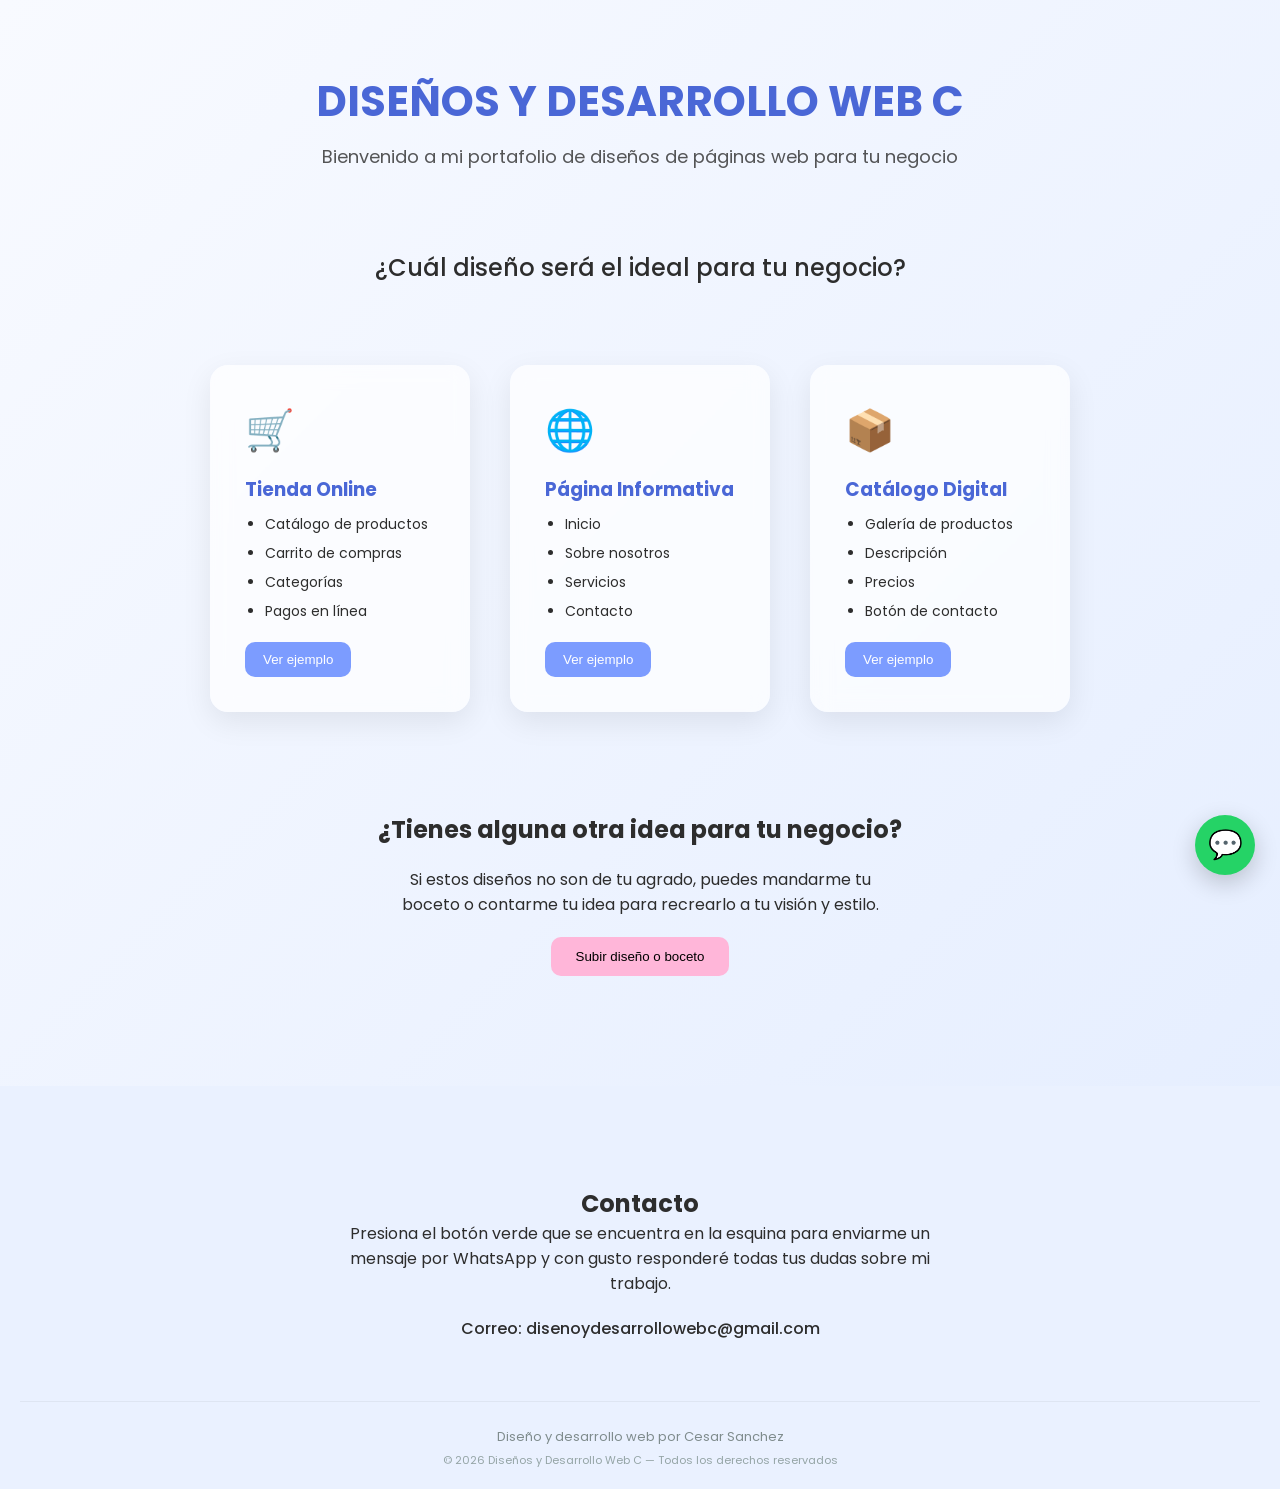
==== index.html @ 5201165e "Actualización 0.2.4.2" ====
<!DOCTYPE html>
<html lang="es">
<head>
<meta charset="UTF-8">
<meta name="viewport" content="width=device-width, initial-scale=1.0">

<title> Web C | Diseños y Desarrollo Web C</title>

<meta name="description" content="WEB C - Diseños y desarrollo de páginas web modernas para negocios. Tiendas online, páginas informativas y catálogos digitales.">
<meta name="author" content="Cesar Sanchez">
<meta name="copyright" content="Diseños y Desarrollo Web C 2026">

<link rel="stylesheet" href="style.css">
<link href="https://fonts.googleapis.com/css2?family=Poppins:wght@300;400;500;600&display=swap" rel="stylesheet">
</head>

<body>

<header class="encabezado">
<h1>DISEÑOS Y DESARROLLO WEB C</h1>
<p class="subtitulo">Bienvenido a mi portafolio de diseños de páginas web para tu negocio</p>
</header>

<main>

<section class="pregunta">
<h2>¿Cuál diseño será el ideal para tu negocio?</h2>
</section>

<section class="contenedor-opciones">

<article class="tarjeta">
<div class="icono">🛒</div>
<h3>Tienda Online</h3>
<ol>
<li>Catálogo de productos</li>
<li>Carrito de compras</li>
<li>Categorías</li>
<li>Pagos en línea</li>
</ol>
<button class="btn">Ver ejemplo</button>
</article>

<article class="tarjeta">
<div class="icono">🌐</div>
<h3>Página Informativa</h3>
<ol>
<li>Inicio</li>
<li>Sobre nosotros</li>
<li>Servicios</li>
<li>Contacto</li>
</ol>
<button class="btn">Ver ejemplo</button>
</article>

<article class="tarjeta">
<div class="icono">📦</div>
<h3>Catálogo Digital</h3>
<ol>
<li>Galería de productos</li>
<li>Descripción</li>
<li>Precios</li>
<li>Botón de contacto</li>
</ol>
<button class="btn">Ver ejemplo</button>
</article>

</section>

<section class="personalizado">
<h2>¿Tienes alguna otra idea para tu negocio?</h2>
<p>
Si estos diseños no son de tu agrado, puedes mandarme tu boceto o contarme tu idea
para recrearlo a tu visión y estilo.
</p>

<button class="btn-subir" id="abrirModal">
Subir diseño o boceto
</button>
</section>

</main>

<footer class="footer-contacto">
<h2>Contacto</h2>

<p class="instrucciones">
Presiona el botón verde que se encuentra en la esquina para enviarme un mensaje por WhatsApp y con
gusto responderé todas tus dudas sobre mi trabajo.
</p>

<p class="correo">
Correo: disenoydesarrollowebc@gmail.com
</p>

<div class="footer-legal">
<p class="firma">Diseño y desarrollo web por Cesar Sanchez</p>
<p class="copyright">© 2026 Diseños y Desarrollo Web C — Todos los derechos reservados</p>
</div>

</footer>


<!-- MODAL FORMULARIO -->

<div id="modalFormulario" class="modal">

<div class="modal-contenido">

<span class="cerrar">&times;</span>

<h3>Envíame tu idea</h3>

<form class="formulario-boceto">

<label class="subir-archivo">
Seleccionar boceto o archivo
<input type="file" accept=".png,.jpg,.jpeg,.pdf" required>
</label>

<input type="text" placeholder="Tu nombre" required>

<input type="email" placeholder="Tu correo electrónico" required>

<textarea placeholder="Describe tu idea o proyecto..." required></textarea>

<button class="btn-subir">Enviar idea</button>

</form>

</div>

</div>


<!-- BOTON WHATSAPP -->

<a href="https://wa.me/525630017651?text=Hola,%20vi%20tu%20portafolio%20y%20me%20interesa%20una%20página%20web%20para%20mi%20negocio"
class="whatsapp"
target="_blank">
💬
</a>

<script src="script.js"></script>

</body>
</html>
---- style.css ----
:root {
    --pastel1: #f6f9ff;
    --pastel2: #eaf1ff;
    --pastel3: #dce8ff;
    --pastel4: #cfdfff;
    --acento: #7c9cff;
    --texto: #2d2d2d;
}

* {
    margin: 0;
    padding: 0;
    box-sizing: border-box;
}

body {
    font-family: 'Poppins', sans-serif;
    background: linear-gradient(-45deg, #f6f9ff, #eaf1ff, #dce8ff, #f8faff);
    background-size: 400% 400%;
    animation: fondo 15s ease infinite;
    color: var(--texto);
}

/* ENCABEZADO */
.encabezado {
    text-align: center;
    padding: 70px 20px;
    animation: fadeDown 1s ease;
}

.encabezado h1 {
    font-size: 42px;
    color: #4a67d6;
}

.subtitulo {
    margin-top: 10px;
    font-size: 18px;
    opacity: .8;
}

/* PREGUNTA */
.pregunta {
    text-align: center;
    margin-top: 10px;
    margin-bottom: 40px;
}

.pregunta h2 {
    font-weight: 500;
}

/* TARJETAS */
.contenedor-opciones {
    display: flex;
    justify-content: center;
    flex-wrap: wrap;
    gap: 40px;
    padding: 40px;
}

.tarjeta {
    backdrop-filter: blur(10px);
    background: rgba(255, 255, 255, 0.7);
    padding: 35px;
    width: 260px;
    border-radius: 18px;
    box-shadow: 0 10px 30px rgba(0, 0, 0, 0.08);
    transition: .4s;
    animation: fadeUp 1s ease;
}

.tarjeta:hover {
    transform: translateY(-10px) scale(1.02);
    box-shadow: 0 20px 40px rgba(0, 0, 0, 0.15);
}

.icono {
    font-size: 40px;
    margin-bottom: 15px;
}

.tarjeta h3 {
    margin-bottom: 10px;
    color: #4a67d6;
}

.tarjeta ol{
    list-style: disc;
    margin-bottom:20px;
    padding-left:20px;
    text-align:left;
}

.tarjeta li{
    margin-bottom:8px;
    font-size:14px;
}

/* BOTONES */
.btn {
    background: var(--acento);
    color: white;
    border: none;
    padding: 10px 18px;
    border-radius: 10px;
    cursor: pointer;
    transition: .3s;
}

.btn:hover {
    transform: scale(1.07);
    background: #5f83ff;
}

/* SECCION PERSONALIZADA */
.personalizado {
    text-align: center;
    padding: 60px 20px;
}

.personalizado p {
    max-width: 500px;
    margin: 20px auto;
}

.btn-subir {
    background: #ffb6d9;
    border: none;
    padding: 12px 25px;
    border-radius: 10px;
    cursor: pointer;
    transition: .3s;
}

.btn-subir:hover {
    transform: scale(1.08);
}

/* FOOTER CON AJUSTE DE ESPACIO */
.footer-contacto {
    background: #eaf1ff;
    text-align: center;
    /* Aumentamos padding-top a 100px para la separación que querías */
    padding: 100px 20px 20px 20px; 
    margin-top: 50px;
}

.footer-contacto .instrucciones {
    max-width: 600px;
    margin: 0 auto 20px auto;
}

.footer-contacto .correo {
    font-weight: 500;
}

.footer-legal {
    margin-top: 60px; /* Más espacio antes de la línea de derechos */
    border-top: 1px solid rgba(0,0,0,0.05);
    padding-top: 25px;
}

.footer-legal .firma {
    font-size: 13px;
    color: #7f8c8d;
}

.footer-legal .copyright {
    font-size: 11px;
    color: #95a5a6;
    margin-top: 5px;
}

/* WHATSAPP */
.whatsapp {
    position: fixed;
    bottom: 25px;
    right: 25px;
    background: #25D366;
    color: white;
    font-size: 28px;
    width: 60px;
    height: 60px;
    display: flex;
    align-items: center;
    justify-content: center;
    border-radius: 50%;
    text-decoration: none;
    box-shadow: 0 8px 25px rgba(0, 0, 0, 0.2);
    transition: .3s;
    z-index: 1000;
}

.whatsapp:hover {
    transform: scale(1.1);
}

/* ANIMACIONES */
@keyframes fondo {
    0% { background-position: 0% 50%; }
    50% { background-position: 100% 50%; }
    100% { background-position: 0% 50%; }
}

@keyframes fadeUp {
    from { opacity: 0; transform: translateY(30px); }
    to { opacity: 1; transform: translateY(0); }
}

@keyframes fadeDown {
    from { opacity: 0; transform: translateY(-30px); }
    to { opacity: 1; transform: translateY(0); }
}

/* RESPONSIVE */
@media (max-width: 768px) {
    .contenedor-opciones {
        flex-direction: column;
        align-items: center;
    }

    .encabezado h1 {
        font-size: 32px;
    }

    .footer-contacto {
        padding-top: 80px;
        padding-bottom: 140px; /* Más espacio en móvil por el botón flotante */
    }
}
/* ========================= */
/* MODAL FORMULARIO */
/* ========================= */

.modal{
position:fixed;
top:0;
left:0;
width:100%;
height:100%;
background:rgba(0,0,0,0.45);
display:none;
align-items:center;
justify-content:center;
z-index:2000;
animation:fadeModal .3s ease;
}

.modal-contenido{
background:white;
padding:35px;
border-radius:15px;
width:90%;
max-width:500px;
box-shadow:0 20px 50px rgba(0,0,0,0.2);
animation:modalEntrada .4s ease;
}

.modal-contenido h3{
text-align:center;
margin-bottom:20px;
color:#4a67d6;
}

/* BOTON CERRAR */

.cerrar{
position:absolute;
font-size:26px;
cursor:pointer;
right:20px;
top:15px;
}

/* FORMULARIO */

.formulario-boceto{
display:flex;
flex-direction:column;
gap:15px;
}

.formulario-boceto input,
.formulario-boceto textarea{
padding:12px;
border-radius:10px;
border:1px solid rgba(0,0,0,0.1);
font-family:'Poppins',sans-serif;
}

.formulario-boceto textarea{
resize:none;
height:90px;
}

/* BOTON SUBIR ARCHIVO */

.subir-archivo{
background:#eaf1ff;
padding:12px;
border-radius:10px;
cursor:pointer;
font-size:14px;
text-align:center;
}

.subir-archivo input{
margin-top:8px;
}

/* ANIMACIONES MODAL */

@keyframes modalEntrada{
from{
opacity:0;
transform:translateY(-40px) scale(.95);
}
to{
opacity:1;
transform:translateY(0) scale(1);
}
}

@keyframes fadeModal{
from{opacity:0;}
to{opacity:1;}
}
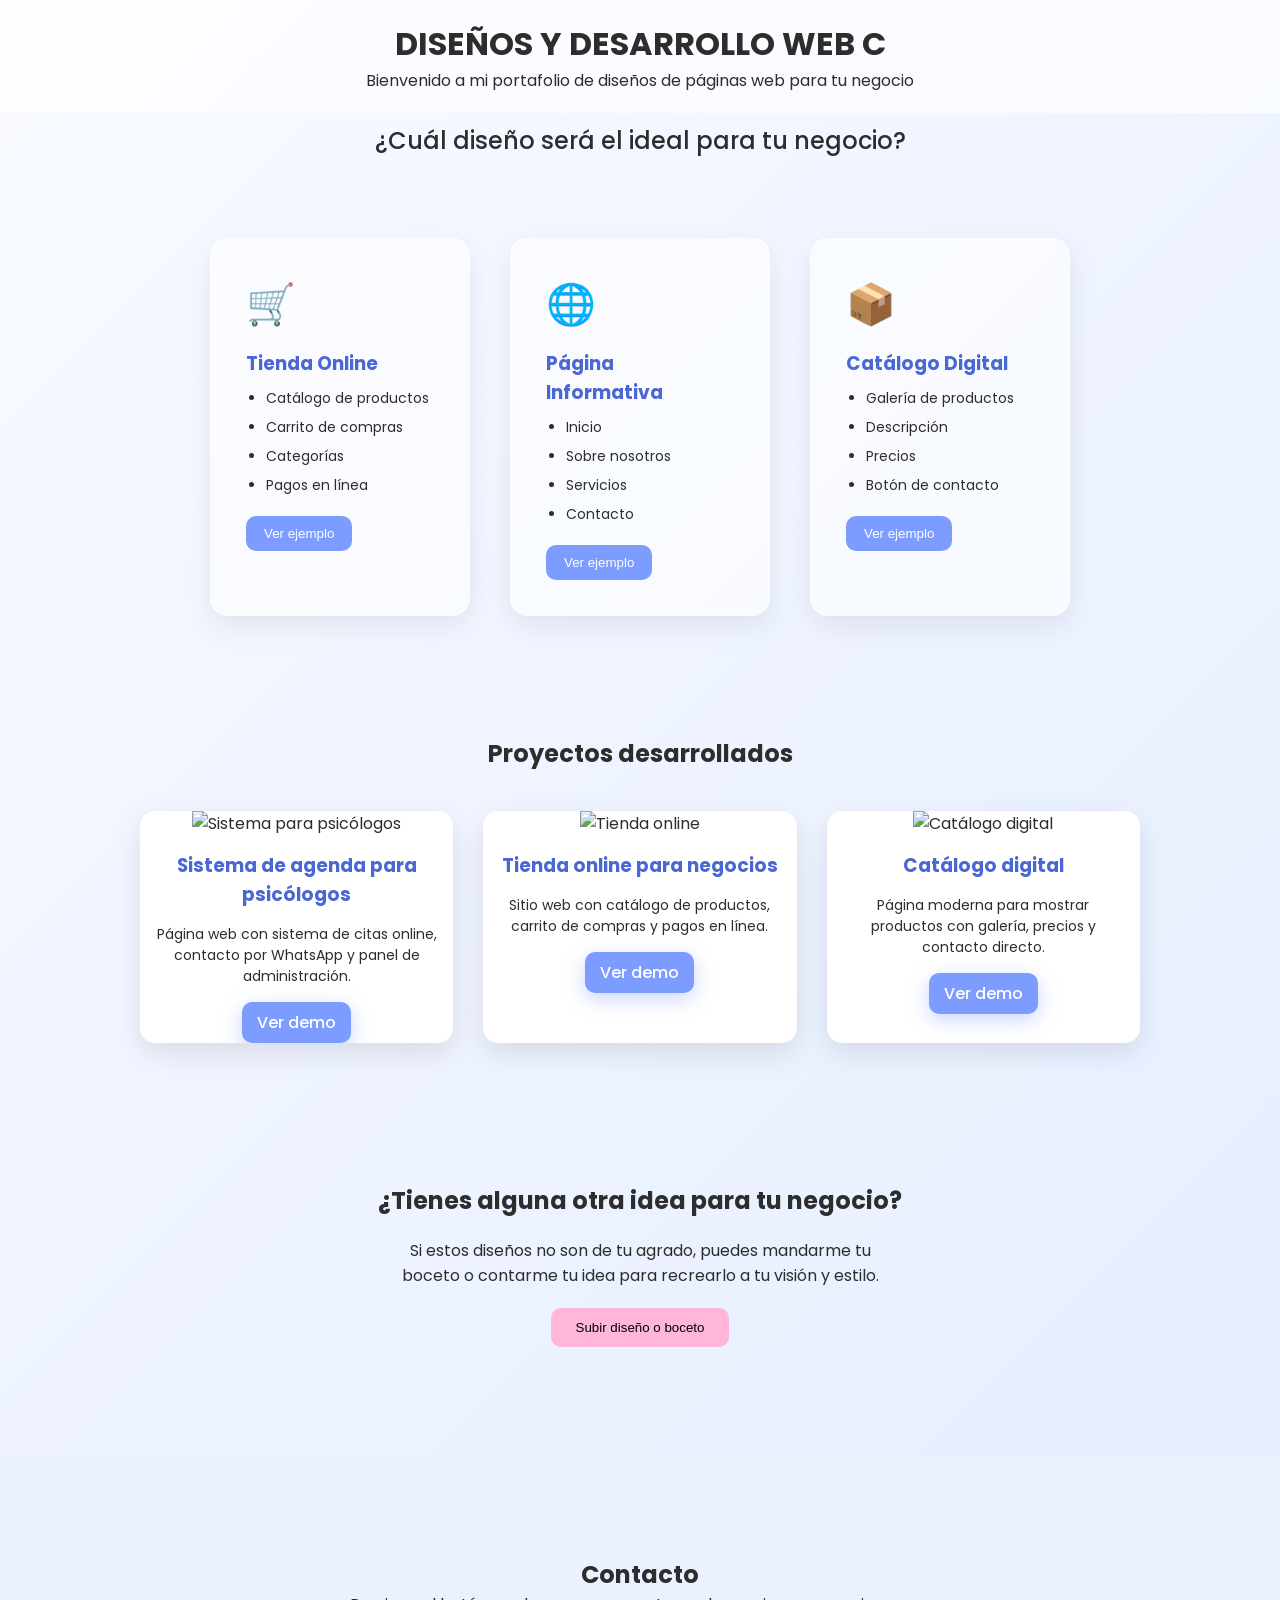
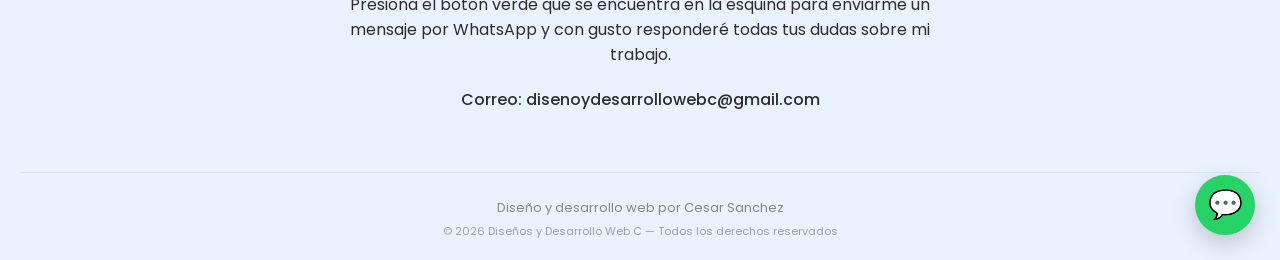
==== commit 3e315af0: "Add files via upload Actualización 0.3.1" ====
--- a/index.html
+++ b/index.html
@@ -67,6 +67,63 @@
 
 </section>
 
+<section class="portafolio">
+
+<h2>Proyectos desarrollados</h2>
+
+<div class="grid-proyectos">
+
+<div class="proyecto">
+
+<img src="img/psicologo.jpg" alt="Sistema para psicólogos">
+
+<h3>Sistema de agenda para psicólogos</h3>
+
+<p>
+Página web con sistema de citas online, contacto por WhatsApp
+y panel de administración.
+</p>
+
+<a href="demos/psicologo/index.html" class="btn-demo" target="_blank">Ver demo</a>
+
+</div>
+
+
+<div class="proyecto">
+
+<img src="img/tienda.jpg" alt="Tienda online">
+
+<h3>Tienda online para negocios</h3>
+
+<p>
+Sitio web con catálogo de productos, carrito de compras
+y pagos en línea.
+</p>
+
+<a href="#" class="btn-demo">Ver demo</a>
+
+</div>
+
+
+<div class="proyecto">
+
+<img src="img/catalogo.jpg" alt="Catálogo digital">
+
+<h3>Catálogo digital</h3>
+
+<p>
+Página moderna para mostrar productos con galería,
+precios y contacto directo.
+</p>
+
+<a href="#" class="btn-demo">Ver demo</a>
+
+</div>
+
+</div>
+
+</section>
+
 <section class="personalizado">
 <h2>¿Tienes alguna otra idea para tu negocio?</h2>
 <p>
@@ -111,18 +168,16 @@
 
 <h3>Envíame tu idea</h3>
 
-<form class="formulario-boceto">
+<form class="formulario-boceto" action="https://formspree.io/f/mjgarzje" method="POST">
 
 <label class="subir-archivo">
-Seleccionar boceto o archivo
-<input type="file" accept=".png,.jpg,.jpeg,.pdf" required>
+🖼️ Subir imagen de tu boceto o diseño
+<input type="file" name="archivo" accept="image/png,image/jpeg" required>
 </label>
 
-<input type="text" placeholder="Tu nombre" required>
-
-<input type="email" placeholder="Tu correo electrónico" required>
-
-<textarea placeholder="Describe tu idea o proyecto..." required></textarea>
+<input type="text" name="nombre" placeholder="Tu nombre" required>
+<input type="email" name="correo" placeholder="Tu correo electrónico" required>
+<textarea name="idea" placeholder="Describe tu idea o proyecto..." required></textarea>
 
 <button class="btn-subir">Enviar idea</button>
 
--- a/style.css
+++ b/style.css
@@ -1,237 +1,311 @@
-:root {
-    --pastel1: #f6f9ff;
-    --pastel2: #eaf1ff;
-    --pastel3: #dce8ff;
-    --pastel4: #cfdfff;
-    --acento: #7c9cff;
-    --texto: #2d2d2d;
-}
-
-* {
-    margin: 0;
-    padding: 0;
-    box-sizing: border-box;
-}
-
-body {
-    font-family: 'Poppins', sans-serif;
-    background: linear-gradient(-45deg, #f6f9ff, #eaf1ff, #dce8ff, #f8faff);
-    background-size: 400% 400%;
-    animation: fondo 15s ease infinite;
-    color: var(--texto);
+:root{
+--pastel1:#f6f9ff;
+--pastel2:#eaf1ff;
+--pastel3:#dce8ff;
+--pastel4:#cfdfff;
+--acento:#7c9cff;
+--texto:#2d2d2d;
+}
+
+*{
+margin:0;
+padding:0;
+box-sizing:border-box;
+}
+
+body{
+font-family:'Poppins',sans-serif;
+background:linear-gradient(-45deg,#f6f9ff,#eaf1ff,#dce8ff,#f8faff);
+background-size:400% 400%;
+color:var(--texto);
+
+opacity:0;
+transform:translateY(20px);
+
+animation:
+fondo 15s ease infinite,
+entradaPagina 1s ease forwards;
 }
 
 /* ENCABEZADO */
-.encabezado {
-    text-align: center;
-    padding: 70px 20px;
-    animation: fadeDown 1s ease;
-}
-
-.encabezado h1 {
-    font-size: 42px;
-    color: #4a67d6;
-}
-
-.subtitulo {
-    margin-top: 10px;
-    font-size: 18px;
-    opacity: .8;
+
+.encabezado{
+text-align:center;
+padding:20px;
+position:sticky;
+top:0;
+
+background:rgba(255,255,255,0.6);
+backdrop-filter:blur(10px);
+
+animation:fadeDown 1s ease,headerEntrada 1s ease;
+
+z-index:900;
 }
 
 /* PREGUNTA */
-.pregunta {
-    text-align: center;
-    margin-top: 10px;
-    margin-bottom: 40px;
-}
-
-.pregunta h2 {
-    font-weight: 500;
+
+.pregunta{
+text-align:center;
+margin-top:10px;
+margin-bottom:40px;
+}
+
+.pregunta h2{
+font-weight:500;
 }
 
 /* TARJETAS */
-.contenedor-opciones {
-    display: flex;
-    justify-content: center;
-    flex-wrap: wrap;
-    gap: 40px;
-    padding: 40px;
-}
-
-.tarjeta {
-    backdrop-filter: blur(10px);
-    background: rgba(255, 255, 255, 0.7);
-    padding: 35px;
-    width: 260px;
-    border-radius: 18px;
-    box-shadow: 0 10px 30px rgba(0, 0, 0, 0.08);
-    transition: .4s;
-    animation: fadeUp 1s ease;
-}
-
-.tarjeta:hover {
-    transform: translateY(-10px) scale(1.02);
-    box-shadow: 0 20px 40px rgba(0, 0, 0, 0.15);
-}
-
-.icono {
-    font-size: 40px;
-    margin-bottom: 15px;
-}
-
-.tarjeta h3 {
-    margin-bottom: 10px;
-    color: #4a67d6;
+
+.contenedor-opciones{
+display:flex;
+justify-content:center;
+flex-wrap:wrap;
+gap:40px;
+padding:40px;
+}
+
+.tarjeta{
+backdrop-filter:blur(12px);
+background:rgba(255,255,255,.55);
+border:1px solid rgba(255,255,255,.5);
+
+padding:35px;
+width:260px;
+
+border-radius:18px;
+
+box-shadow:0 10px 30px rgba(0,0,0,.08);
+
+transition:.4s;
+
+animation:fadeUp 1s ease;
+}
+
+.tarjeta:hover{
+transform:translateY(-10px) scale(1.02);
+box-shadow:0 20px 40px rgba(0,0,0,.15);
+}
+
+.icono{
+font-size:40px;
+margin-bottom:15px;
+}
+
+.tarjeta h3{
+margin-bottom:10px;
+color:#4a67d6;
 }
 
 .tarjeta ol{
-    list-style: disc;
-    margin-bottom:20px;
-    padding-left:20px;
-    text-align:left;
+list-style:disc;
+margin-bottom:20px;
+padding-left:20px;
+text-align:left;
 }
 
 .tarjeta li{
-    margin-bottom:8px;
-    font-size:14px;
+margin-bottom:8px;
+font-size:14px;
 }
 
 /* BOTONES */
-.btn {
-    background: var(--acento);
-    color: white;
-    border: none;
-    padding: 10px 18px;
-    border-radius: 10px;
-    cursor: pointer;
-    transition: .3s;
-}
-
-.btn:hover {
-    transform: scale(1.07);
-    background: #5f83ff;
-}
-
-/* SECCION PERSONALIZADA */
-.personalizado {
-    text-align: center;
-    padding: 60px 20px;
-}
-
-.personalizado p {
-    max-width: 500px;
-    margin: 20px auto;
-}
-
-.btn-subir {
-    background: #ffb6d9;
-    border: none;
-    padding: 12px 25px;
-    border-radius: 10px;
-    cursor: pointer;
-    transition: .3s;
-}
-
-.btn-subir:hover {
-    transform: scale(1.08);
-}
-
-/* FOOTER CON AJUSTE DE ESPACIO */
-.footer-contacto {
-    background: #eaf1ff;
-    text-align: center;
-    /* Aumentamos padding-top a 100px para la separación que querías */
-    padding: 100px 20px 20px 20px; 
-    margin-top: 50px;
-}
-
-.footer-contacto .instrucciones {
-    max-width: 600px;
-    margin: 0 auto 20px auto;
-}
-
-.footer-contacto .correo {
-    font-weight: 500;
-}
-
-.footer-legal {
-    margin-top: 60px; /* Más espacio antes de la línea de derechos */
-    border-top: 1px solid rgba(0,0,0,0.05);
-    padding-top: 25px;
-}
-
-.footer-legal .firma {
-    font-size: 13px;
-    color: #7f8c8d;
-}
-
-.footer-legal .copyright {
-    font-size: 11px;
-    color: #95a5a6;
-    margin-top: 5px;
+
+.btn{
+background:var(--acento);
+color:white;
+border:none;
+padding:10px 18px;
+border-radius:10px;
+cursor:pointer;
+transition:.3s;
+}
+
+.btn:hover{
+transform:scale(1.07);
+background:#5f83ff;
+}
+
+/* PERSONALIZADO */
+
+.personalizado{
+text-align:center;
+padding:60px 20px;
+}
+
+.personalizado p{
+max-width:500px;
+margin:20px auto;
+}
+
+.btn-subir{
+background:#ffb6d9;
+border:none;
+padding:12px 25px;
+border-radius:10px;
+cursor:pointer;
+transition:.3s;
+}
+
+.btn-subir:hover{
+transform:scale(1.08);
+}
+
+/* FOOTER */
+
+.footer-contacto{
+background:#eaf1ff;
+text-align:center;
+padding:100px 20px 20px;
+margin-top:50px;
+}
+
+.footer-contacto .instrucciones{
+max-width:600px;
+margin:0 auto 20px;
+}
+
+.footer-contacto .correo{
+font-weight:500;
+}
+
+.footer-legal{
+margin-top:60px;
+border-top:1px solid rgba(0,0,0,.05);
+padding-top:25px;
+}
+
+.footer-legal .firma{
+font-size:13px;
+color:#7f8c8d;
+}
+
+.footer-legal .copyright{
+font-size:11px;
+color:#95a5a6;
+margin-top:5px;
 }
 
 /* WHATSAPP */
-.whatsapp {
-    position: fixed;
-    bottom: 25px;
-    right: 25px;
-    background: #25D366;
-    color: white;
-    font-size: 28px;
-    width: 60px;
-    height: 60px;
-    display: flex;
-    align-items: center;
-    justify-content: center;
-    border-radius: 50%;
-    text-decoration: none;
-    box-shadow: 0 8px 25px rgba(0, 0, 0, 0.2);
-    transition: .3s;
-    z-index: 1000;
-}
-
-.whatsapp:hover {
-    transform: scale(1.1);
-}
-
-/* ANIMACIONES */
-@keyframes fondo {
-    0% { background-position: 0% 50%; }
-    50% { background-position: 100% 50%; }
-    100% { background-position: 0% 50%; }
-}
-
-@keyframes fadeUp {
-    from { opacity: 0; transform: translateY(30px); }
-    to { opacity: 1; transform: translateY(0); }
-}
-
-@keyframes fadeDown {
-    from { opacity: 0; transform: translateY(-30px); }
-    to { opacity: 1; transform: translateY(0); }
-}
-
-/* RESPONSIVE */
-@media (max-width: 768px) {
-    .contenedor-opciones {
-        flex-direction: column;
-        align-items: center;
-    }
-
-    .encabezado h1 {
-        font-size: 32px;
-    }
-
-    .footer-contacto {
-        padding-top: 80px;
-        padding-bottom: 140px; /* Más espacio en móvil por el botón flotante */
-    }
-}
-/* ========================= */
-/* MODAL FORMULARIO */
-/* ========================= */
+
+.whatsapp{
+position:fixed;
+bottom:25px;
+right:25px;
+background:#25D366;
+color:white;
+font-size:28px;
+
+width:60px;
+height:60px;
+
+display:flex;
+align-items:center;
+justify-content:center;
+
+border-radius:50%;
+
+text-decoration:none;
+
+box-shadow:0 8px 25px rgba(0,0,0,.2);
+
+transition:.3s;
+
+z-index:1000;
+}
+
+.whatsapp:hover{
+transform:scale(1.1);
+}
+
+/* PORTAFOLIO */
+
+.portafolio{
+padding:80px 20px;
+text-align:center;
+}
+
+.portafolio h2{
+margin-bottom:40px;
+}
+
+.grid-proyectos{
+display:grid;
+grid-template-columns:repeat(auto-fit,minmax(280px,1fr));
+gap:30px;
+max-width:1000px;
+margin:auto;
+}
+
+.proyecto{
+background:white;
+border-radius:15px;
+overflow:hidden;
+
+box-shadow:0 10px 30px rgba(0,0,0,.1);
+
+transition:.3s;
+
+opacity:0;
+transform:translateY(30px);
+
+animation:fadeUp 1s ease forwards;
+}
+
+.proyecto:nth-child(1){animation-delay:.2s;}
+.proyecto:nth-child(2){animation-delay:.4s;}
+.proyecto:nth-child(3){animation-delay:.6s;}
+
+.proyecto:hover{
+transform:translateY(-10px);
+}
+
+.proyecto img{
+width:100%;
+height:180px;
+object-fit:cover;
+transition:.4s;
+}
+
+.proyecto:hover img{
+transform:scale(1.08);
+}
+
+.proyecto h3{
+margin:15px;
+color:#4a67d6;
+}
+
+.proyecto p{
+font-size:14px;
+padding:0 15px 15px 15px;
+}
+
+/* BOTONES PROYECTO */
+
+.btn-demo{
+display:inline-block;
+
+background:var(--acento);
+color:white;
+
+padding:8px 15px;
+border-radius:10px;
+
+text-decoration:none; /* quita la línea */
+font-weight:500;
+
+box-shadow:0 6px 20px rgba(124,156,255,.4);
+
+transition:.3s;
+}
+
+.btn-demo:hover{
+transform:translateY(-3px);
+box-shadow:0 10px 30px rgba(124,156,255,.6);
+background:#5f83ff;
+}
+/* MODAL */
 
 .modal{
 position:fixed;
@@ -239,11 +313,16 @@
 left:0;
 width:100%;
 height:100%;
+
 background:rgba(0,0,0,0.45);
+
 display:none;
+
 align-items:center;
 justify-content:center;
+
 z-index:2000;
+
 animation:fadeModal .3s ease;
 }
 
@@ -253,7 +332,9 @@
 border-radius:15px;
 width:90%;
 max-width:500px;
+
 box-shadow:0 20px 50px rgba(0,0,0,0.2);
+
 animation:modalEntrada .4s ease;
 }
 
@@ -262,8 +343,6 @@
 margin-bottom:20px;
 color:#4a67d6;
 }
-
-/* BOTON CERRAR */
 
 .cerrar{
 position:absolute;
@@ -294,22 +373,77 @@
 height:90px;
 }
 
-/* BOTON SUBIR ARCHIVO */
+/* SUBIR ARCHIVO */
 
 .subir-archivo{
-background:#eaf1ff;
-padding:12px;
-border-radius:10px;
+display:flex;
+flex-direction:column;
+align-items:center;
+justify-content:center;
+
+background:linear-gradient(135deg,#eaf1ff,#dce8ff);
+border:2px dashed #7c9cff;
+
+padding:18px;
+border-radius:12px;
+
 cursor:pointer;
+
 font-size:14px;
-text-align:center;
+
+color:#4a67d6;
+
+transition:.3s;
+}
+
+.subir-archivo:hover{
+background:#dce8ff;
+transform:scale(1.02);
 }
 
 .subir-archivo input{
-margin-top:8px;
-}
-
-/* ANIMACIONES MODAL */
+display:none;
+}
+
+/* ANIMACIONES */
+
+@keyframes fondo{
+0%{background-position:0% 50%;}
+50%{background-position:100% 50%;}
+100%{background-position:0% 50%;}
+}
+
+@keyframes fadeUp{
+from{opacity:0;transform:translateY(30px);}
+to{opacity:1;transform:translateY(0);}
+}
+
+@keyframes fadeDown{
+from{opacity:0;transform:translateY(-30px);}
+to{opacity:1;transform:translateY(0);}
+}
+
+@keyframes entradaPagina{
+0%{
+opacity:0;
+transform:translateY(20px);
+}
+100%{
+opacity:1;
+transform:translateY(0);
+}
+}
+
+@keyframes headerEntrada{
+from{
+opacity:0;
+transform:translateY(-30px);
+}
+to{
+opacity:1;
+transform:translateY(0);
+}
+}
 
 @keyframes modalEntrada{
 from{
@@ -325,4 +459,24 @@
 @keyframes fadeModal{
 from{opacity:0;}
 to{opacity:1;}
+}
+
+/* RESPONSIVE */
+
+@media(max-width:768px){
+
+.contenedor-opciones{
+flex-direction:column;
+align-items:center;
+}
+
+.encabezado h1{
+font-size:32px;
+}
+
+.footer-contacto{
+padding-top:80px;
+padding-bottom:140px;
+}
+
 }
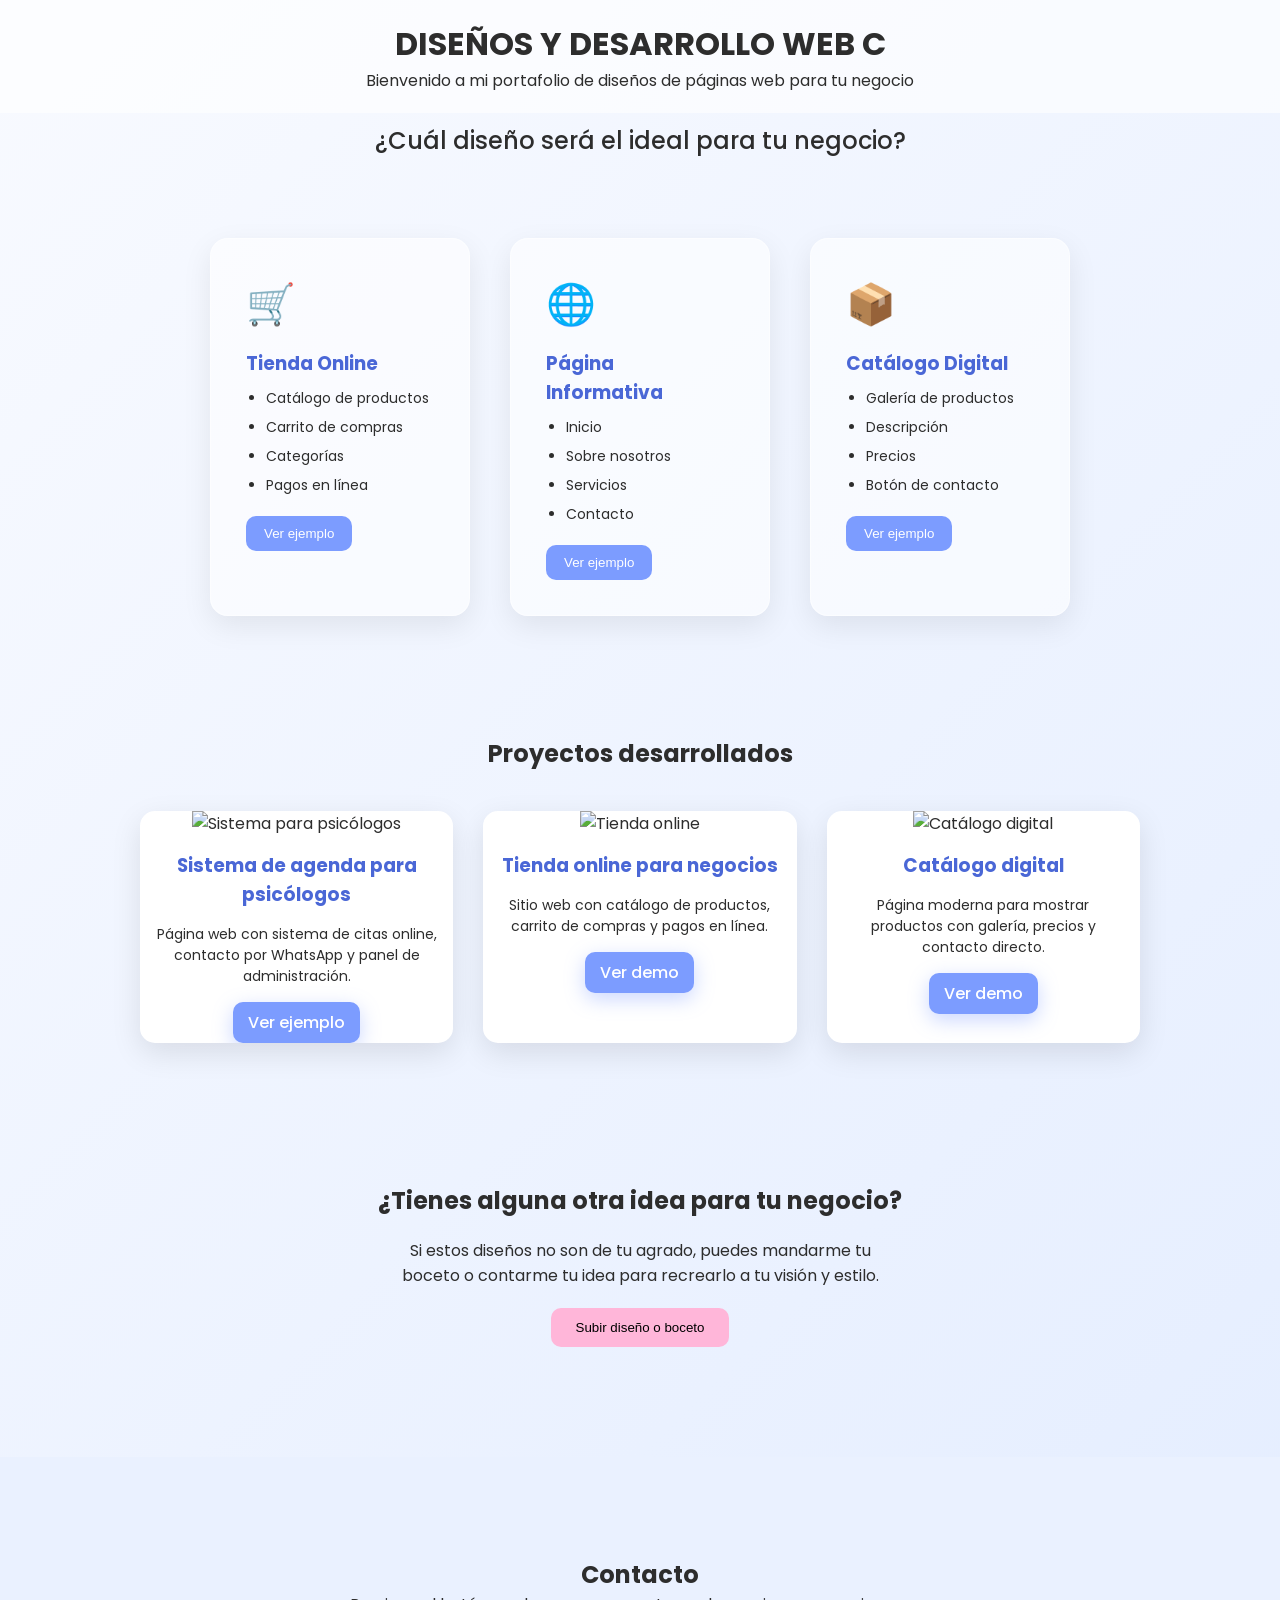
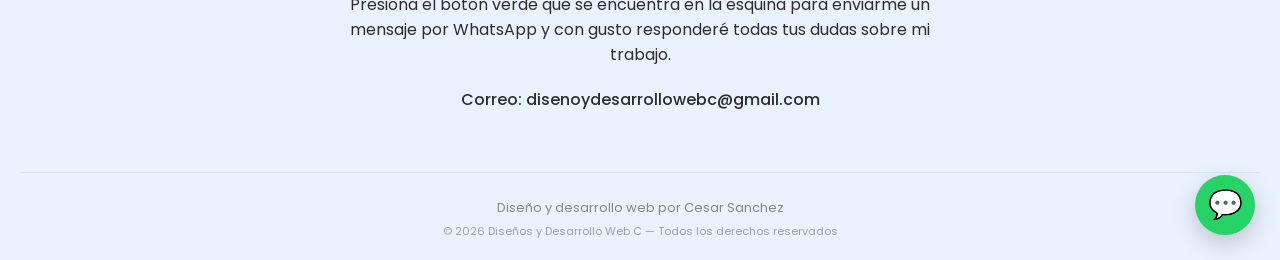
==== commit 89b230df: "Actualización 0.3.2" ====
--- a/index.html
+++ b/index.html
@@ -84,7 +84,9 @@
 y panel de administración.
 </p>
 
-<a href="demos/psicologo/index.html" class="btn-demo" target="_blank">Ver demo</a>
+<a href="demos/psicologo/index.html" class="btn-demo">
+Ver ejemplo
+</a>
 
 </div>
 
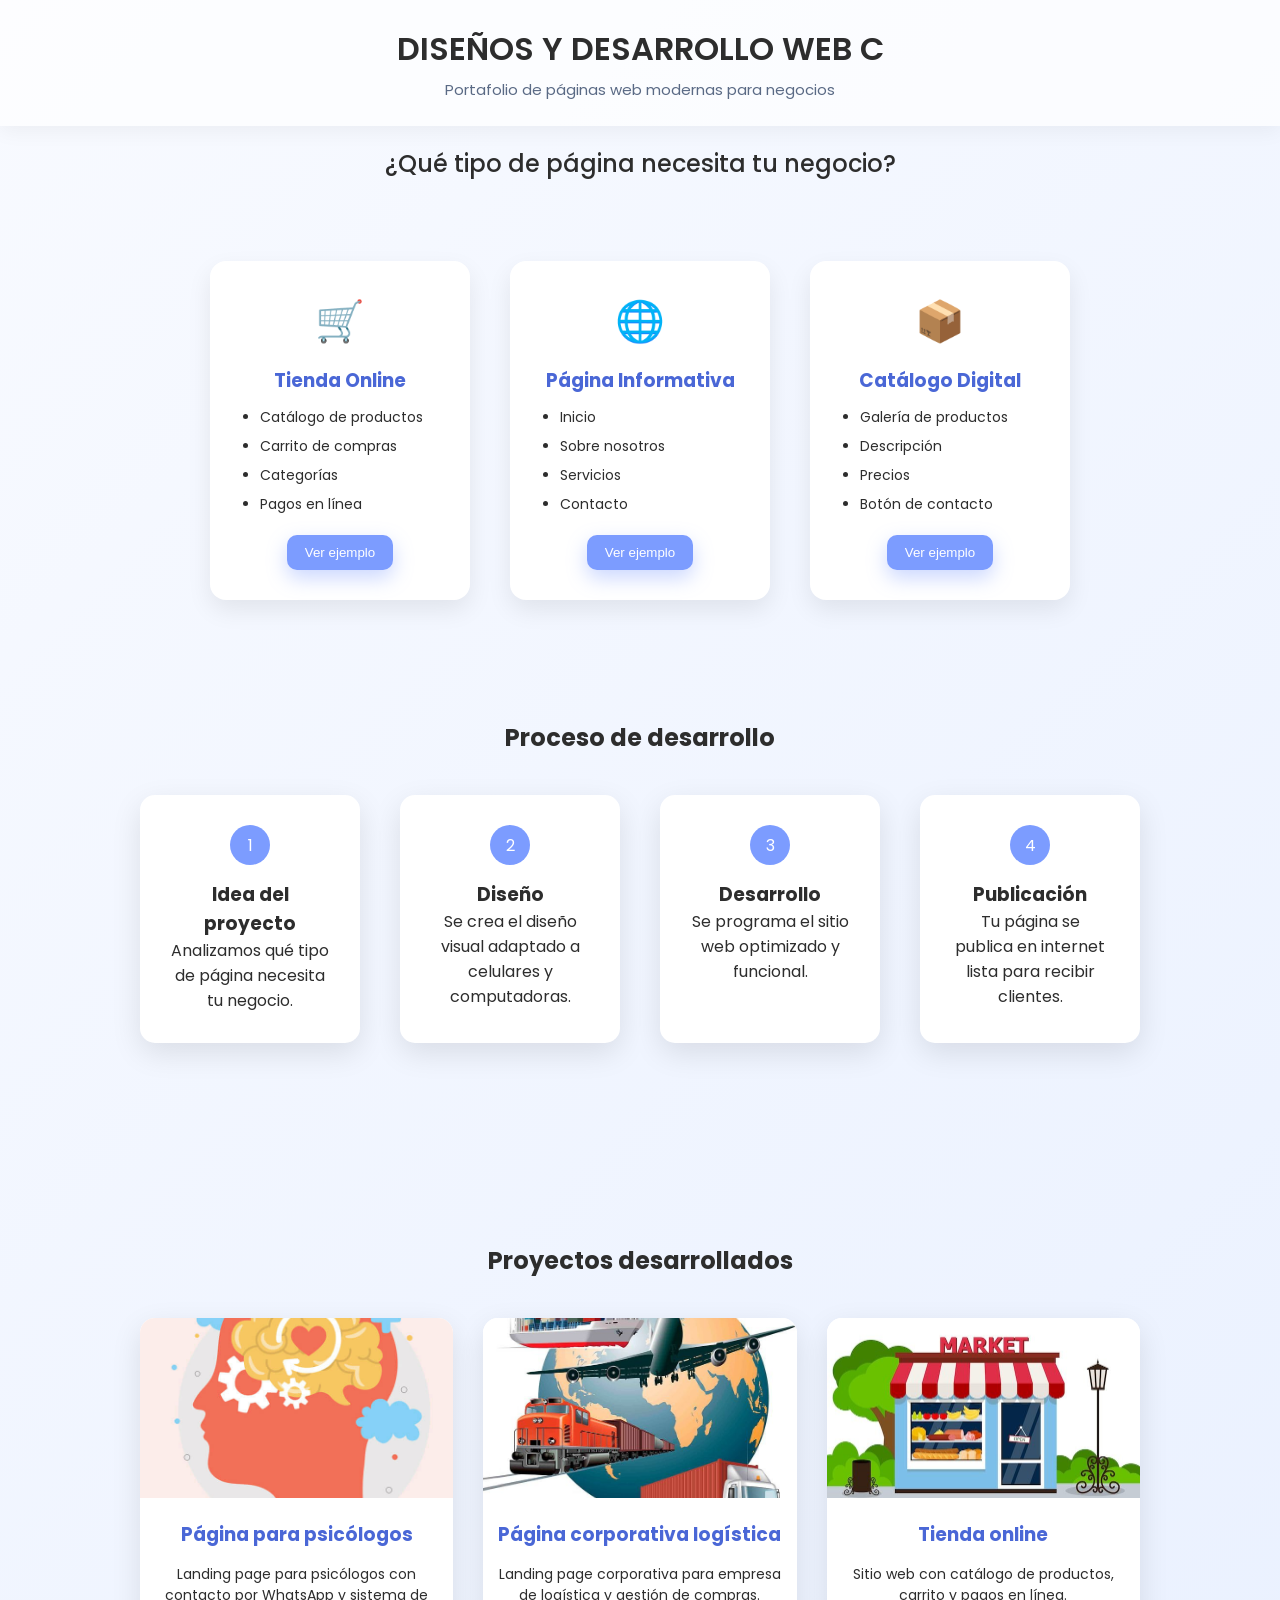
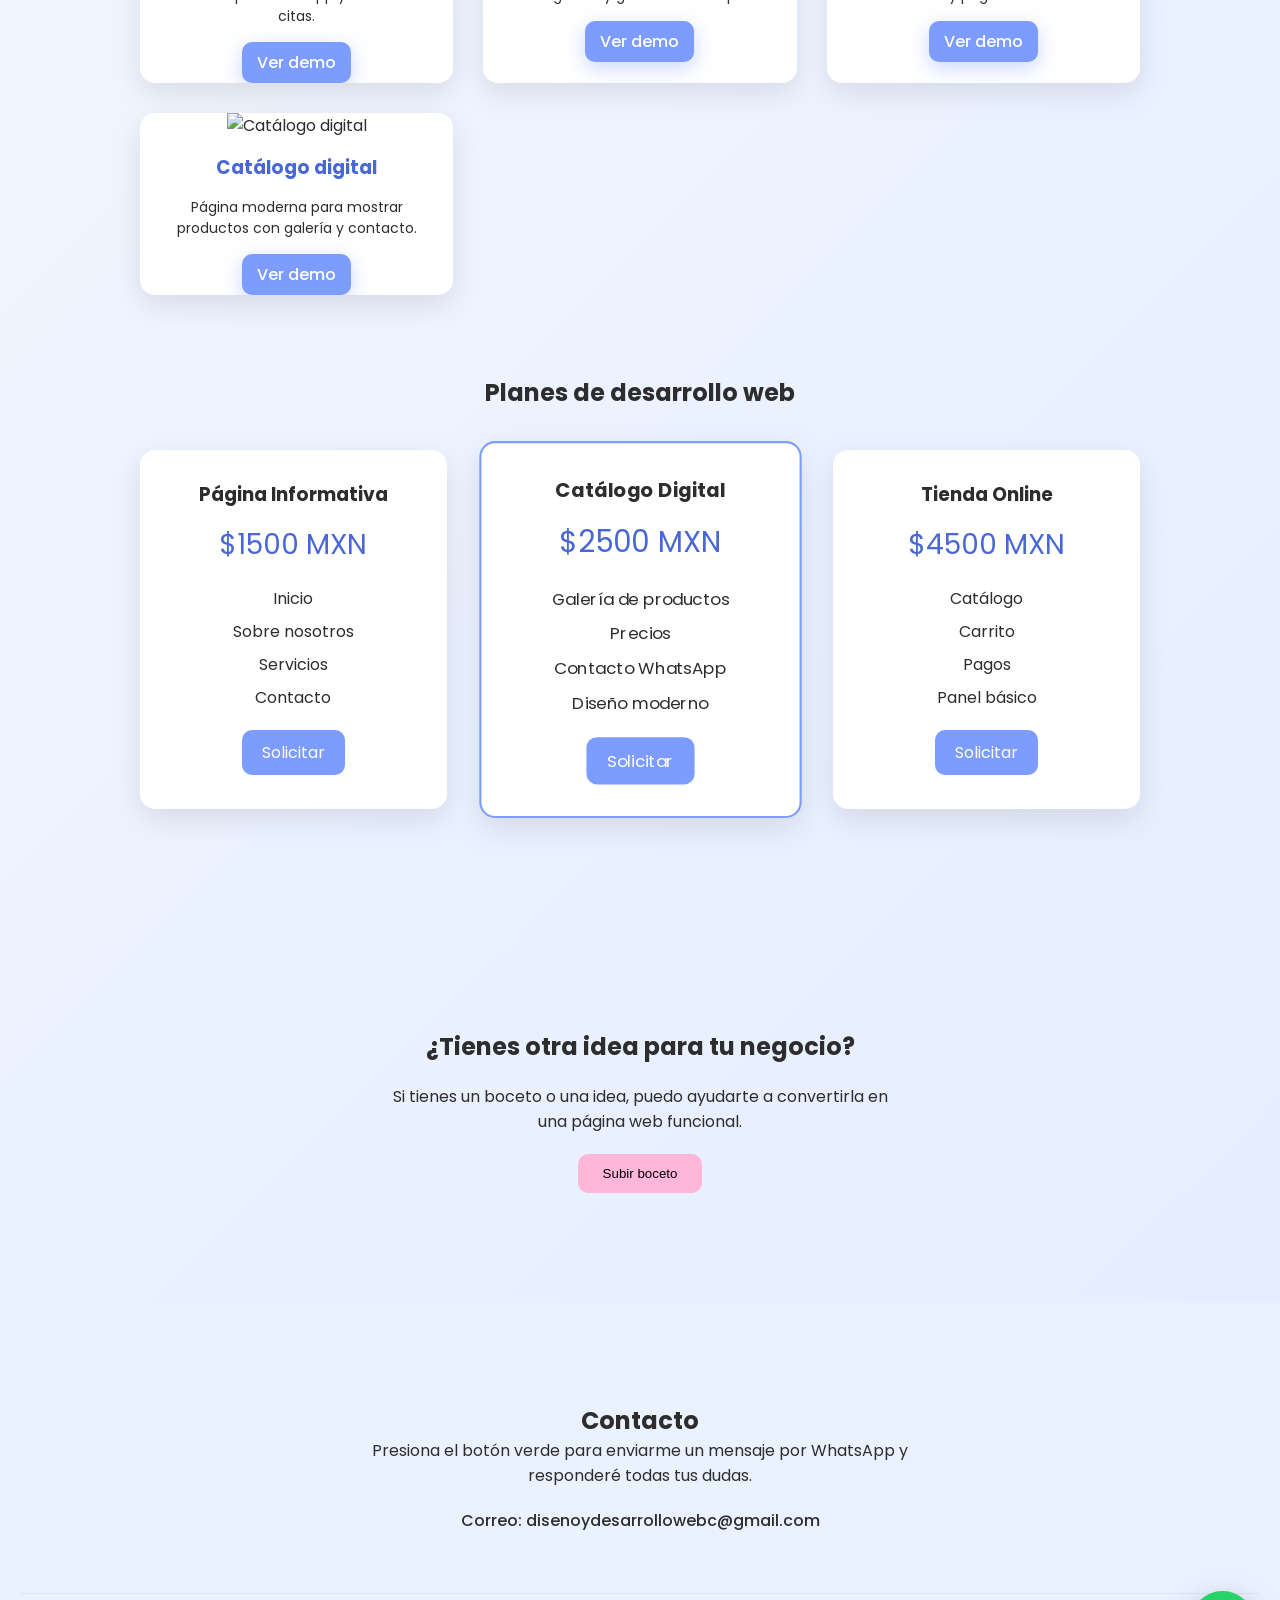
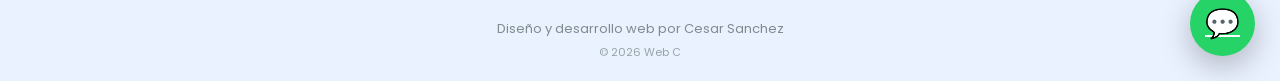
==== commit 1177940a: "Actualización 0.4.1" ====
--- a/index.html
+++ b/index.html
@@ -1,70 +1,127 @@
 <!DOCTYPE html>
 <html lang="es">
 <head>
+
 <meta charset="UTF-8">
 <meta name="viewport" content="width=device-width, initial-scale=1.0">
 
-<title> Web C | Diseños y Desarrollo Web C</title>
-
-<meta name="description" content="WEB C - Diseños y desarrollo de páginas web modernas para negocios. Tiendas online, páginas informativas y catálogos digitales.">
+<title>Web C | Diseños y Desarrollo Web</title>
+
+<meta name="description" content="Diseño y desarrollo de páginas web modernas para negocios.">
 <meta name="author" content="Cesar Sanchez">
-<meta name="copyright" content="Diseños y Desarrollo Web C 2026">
 
 <link rel="stylesheet" href="style.css">
+
 <link href="https://fonts.googleapis.com/css2?family=Poppins:wght@300;400;500;600&display=swap" rel="stylesheet">
+
 </head>
 
 <body>
 
 <header class="encabezado">
+
 <h1>DISEÑOS Y DESARROLLO WEB C</h1>
-<p class="subtitulo">Bienvenido a mi portafolio de diseños de páginas web para tu negocio</p>
+<p class="subtitulo">Portafolio de páginas web modernas para negocios</p>
+
 </header>
 
+
 <main>
 
 <section class="pregunta">
-<h2>¿Cuál diseño será el ideal para tu negocio?</h2>
-</section>
+<h2>¿Qué tipo de página necesita tu negocio?</h2>
+</section>
+
 
 <section class="contenedor-opciones">
 
 <article class="tarjeta">
+
 <div class="icono">🛒</div>
+
 <h3>Tienda Online</h3>
+
 <ol>
 <li>Catálogo de productos</li>
 <li>Carrito de compras</li>
 <li>Categorías</li>
 <li>Pagos en línea</li>
 </ol>
+
 <button class="btn">Ver ejemplo</button>
+
 </article>
 
+
 <article class="tarjeta">
+
 <div class="icono">🌐</div>
+
 <h3>Página Informativa</h3>
+
 <ol>
 <li>Inicio</li>
 <li>Sobre nosotros</li>
 <li>Servicios</li>
 <li>Contacto</li>
 </ol>
+
 <button class="btn">Ver ejemplo</button>
+
 </article>
 
+
 <article class="tarjeta">
+
 <div class="icono">📦</div>
+
 <h3>Catálogo Digital</h3>
+
 <ol>
 <li>Galería de productos</li>
 <li>Descripción</li>
 <li>Precios</li>
 <li>Botón de contacto</li>
 </ol>
+
 <button class="btn">Ver ejemplo</button>
+
 </article>
 
+<section class="proceso reveal">
+
+<h2>Proceso de desarrollo</h2>
+
+<div class="pasos">
+
+<div class="paso">
+<div class="numero">1</div>
+<h3>Idea del proyecto</h3>
+<p>Analizamos qué tipo de página necesita tu negocio.</p>
+</div>
+
+<div class="paso">
+<div class="numero">2</div>
+<h3>Diseño</h3>
+<p>Se crea el diseño visual adaptado a celulares y computadoras.</p>
+</div>
+
+<div class="paso">
+<div class="numero">3</div>
+<h3>Desarrollo</h3>
+<p>Se programa el sitio web optimizado y funcional.</p>
+</div>
+
+<div class="paso">
+<div class="numero">4</div>
+<h3>Publicación</h3>
+<p>Tu página se publica en internet lista para recibir clientes.</p>
+</div>
+
+</div>
+
+</section>
+
 </section>
 
 <section class="portafolio">
@@ -73,19 +130,20 @@
 
 <div class="grid-proyectos">
 
+
 <div class="proyecto">
 
-<img src="img/psicologo.jpg" alt="Sistema para psicólogos">
-
-<h3>Sistema de agenda para psicólogos</h3>
-
-<p>
-Página web con sistema de citas online, contacto por WhatsApp
-y panel de administración.
+<img src="img/cabeza.jpg" alt="Sistema psicólogo">
+
+<h3>Página para psicólogos</h3>
+
+<p>
+Landing page para psicólogos con contacto por WhatsApp
+y sistema de citas.
 </p>
 
 <a href="demos/psicologo/index.html" class="btn-demo">
-Ver ejemplo
+Ver demo
 </a>
 
 </div>
@@ -93,16 +151,36 @@
 
 <div class="proyecto">
 
+<img src="img/logistica.jpg" alt="Página logística">
+
+<h3>Página corporativa logística</h3>
+
+<p>
+Landing page corporativa para empresa de logística
+y gestión de compras.
+</p>
+
+<a href="demos/logicCompras/index.html" class="btn-demo">
+Ver demo
+</a>
+
+</div>
+
+
+<div class="proyecto">
+
 <img src="img/tienda.jpg" alt="Tienda online">
 
-<h3>Tienda online para negocios</h3>
-
-<p>
-Sitio web con catálogo de productos, carrito de compras
+<h3>Tienda online</h3>
+
+<p>
+Sitio web con catálogo de productos, carrito
 y pagos en línea.
 </p>
 
-<a href="#" class="btn-demo">Ver demo</a>
+<a href="#" class="btn-demo">
+Ver demo
+</a>
 
 </div>
 
@@ -114,38 +192,113 @@
 <h3>Catálogo digital</h3>
 
 <p>
-Página moderna para mostrar productos con galería,
-precios y contacto directo.
-</p>
-
-<a href="#" class="btn-demo">Ver demo</a>
-
-</div>
-
-</div>
-
-</section>
+Página moderna para mostrar productos
+con galería y contacto.
+</p>
+
+<a href="#" class="btn-demo">
+Ver demo
+</a>
+
+</div>
+
+</div>
+<section class="precios reveal">
+
+<h2>Planes de desarrollo web</h2>
+
+<div class="grid-precios">
+
+<div class="plan">
+
+<h3>Página Informativa</h3>
+
+<p class="precio">$1500 MXN</p>
+
+<ul>
+<li>Inicio</li>
+<li>Sobre nosotros</li>
+<li>Servicios</li>
+<li>Contacto</li>
+</ul>
+
+<a href="https://wa.me/525630017651" class="btn-plan">
+Solicitar
+</a>
+
+</div>
+
+<div class="plan destacado">
+
+<h3>Catálogo Digital</h3>
+
+<p class="precio">$2500 MXN</p>
+
+<ul>
+<li>Galería de productos</li>
+<li>Precios</li>
+<li>Contacto WhatsApp</li>
+<li>Diseño moderno</li>
+</ul>
+
+<a href="https://wa.me/525630017651" class="btn-plan">
+Solicitar
+</a>
+
+</div>
+
+<div class="plan">
+
+<h3>Tienda Online</h3>
+
+<p class="precio">$4500 MXN</p>
+
+<ul>
+<li>Catálogo</li>
+<li>Carrito</li>
+<li>Pagos</li>
+<li>Panel básico</li>
+</ul>
+
+<a href="https://wa.me/525630017651" class="btn-plan">
+Solicitar
+</a>
+
+</div>
+
+</div>
+
+</section>
+</section>
+
+
 
 <section class="personalizado">
-<h2>¿Tienes alguna otra idea para tu negocio?</h2>
-<p>
-Si estos diseños no son de tu agrado, puedes mandarme tu boceto o contarme tu idea
-para recrearlo a tu visión y estilo.
+
+<h2>¿Tienes otra idea para tu negocio?</h2>
+
+<p>
+Si tienes un boceto o una idea, puedo ayudarte
+a convertirla en una página web funcional.
 </p>
 
 <button class="btn-subir" id="abrirModal">
-Subir diseño o boceto
+Subir boceto
 </button>
+
 </section>
 
 </main>
 
+
+
 <footer class="footer-contacto">
+
 <h2>Contacto</h2>
 
 <p class="instrucciones">
-Presiona el botón verde que se encuentra en la esquina para enviarme un mensaje por WhatsApp y con
-gusto responderé todas tus dudas sobre mi trabajo.
+Presiona el botón verde para enviarme un mensaje
+por WhatsApp y responderé todas tus dudas.
 </p>
 
 <p class="correo">
@@ -153,46 +306,22 @@
 </p>
 
 <div class="footer-legal">
-<p class="firma">Diseño y desarrollo web por Cesar Sanchez</p>
-<p class="copyright">© 2026 Diseños y Desarrollo Web C — Todos los derechos reservados</p>
+
+<p class="firma">
+Diseño y desarrollo web por Cesar Sanchez
+</p>
+
+<p class="copyright">
+© 2026 Web C
+</p>
+
 </div>
 
 </footer>
 
 
-<!-- MODAL FORMULARIO -->
-
-<div id="modalFormulario" class="modal">
-
-<div class="modal-contenido">
-
-<span class="cerrar">&times;</span>
-
-<h3>Envíame tu idea</h3>
-
-<form class="formulario-boceto" action="https://formspree.io/f/mjgarzje" method="POST">
-
-<label class="subir-archivo">
-🖼️ Subir imagen de tu boceto o diseño
-<input type="file" name="archivo" accept="image/png,image/jpeg" required>
-</label>
-
-<input type="text" name="nombre" placeholder="Tu nombre" required>
-<input type="email" name="correo" placeholder="Tu correo electrónico" required>
-<textarea name="idea" placeholder="Describe tu idea o proyecto..." required></textarea>
-
-<button class="btn-subir">Enviar idea</button>
-
-</form>
-
-</div>
-
-</div>
-
-
-<!-- BOTON WHATSAPP -->
-
-<a href="https://wa.me/525630017651?text=Hola,%20vi%20tu%20portafolio%20y%20me%20interesa%20una%20página%20web%20para%20mi%20negocio"
+
+<a href="https://wa.me/525630017651?text=Hola,%20vi%20tu%20portafolio"
 class="whatsapp"
 target="_blank">
 💬
--- a/style.css
+++ b/style.css
@@ -4,6 +4,7 @@
 --pastel3:#dce8ff;
 --pastel4:#cfdfff;
 --acento:#7c9cff;
+--acento-hover:#5f83ff;
 --texto:#2d2d2d;
 }
 
@@ -15,15 +16,17 @@
 
 body{
 font-family:'Poppins',sans-serif;
+
 background:linear-gradient(-45deg,#f6f9ff,#eaf1ff,#dce8ff,#f8faff);
 background-size:400% 400%;
+
 color:var(--texto);
 
 opacity:0;
 transform:translateY(20px);
 
 animation:
-fondo 15s ease infinite,
+fondo 18s ease infinite,
 entradaPagina 1s ease forwards;
 }
 
@@ -31,23 +34,36 @@
 
 .encabezado{
 text-align:center;
-padding:20px;
+padding:25px;
+
 position:sticky;
 top:0;
 
-background:rgba(255,255,255,0.6);
+background:rgba(255,255,255,.65);
 backdrop-filter:blur(10px);
 
-animation:fadeDown 1s ease,headerEntrada 1s ease;
+box-shadow:0 5px 20px rgba(0,0,0,.05);
 
 z-index:900;
+
+animation:fadeDown 1s ease;
+}
+
+.encabezado h1{
+font-weight:600;
+}
+
+.subtitulo{
+font-size:15px;
+color:#5a6a85;
+margin-top:5px;
 }
 
 /* PREGUNTA */
 
 .pregunta{
 text-align:center;
-margin-top:10px;
+margin-top:20px;
 margin-bottom:40px;
 }
 
@@ -55,7 +71,7 @@
 font-weight:500;
 }
 
-/* TARJETAS */
+/* CONTENEDOR TARJETAS */
 
 .contenedor-opciones{
 display:flex;
@@ -65,37 +81,45 @@
 padding:40px;
 }
 
+/* TARJETAS */
+
 .tarjeta{
-backdrop-filter:blur(12px);
-background:rgba(255,255,255,.55);
-border:1px solid rgba(255,255,255,.5);
-
-padding:35px;
+
+background:white;
+
 width:260px;
 
-border-radius:18px;
-
-box-shadow:0 10px 30px rgba(0,0,0,.08);
-
-transition:.4s;
-
-animation:fadeUp 1s ease;
+padding:30px;
+
+border-radius:16px;
+
+box-shadow:0 10px 25px rgba(0,0,0,.08);
+
+text-align:center;
+
+transition:.35s;
 }
 
 .tarjeta:hover{
-transform:translateY(-10px) scale(1.02);
+transform:translateY(-10px);
 box-shadow:0 20px 40px rgba(0,0,0,.15);
 }
+
+/* ICONOS */
 
 .icono{
 font-size:40px;
 margin-bottom:15px;
 }
 
+/* TITULO TARJETA */
+
 .tarjeta h3{
-margin-bottom:10px;
+margin-bottom:12px;
 color:#4a67d6;
 }
+
+/* LISTA */
 
 .tarjeta ol{
 list-style:disc;
@@ -112,110 +136,29 @@
 /* BOTONES */
 
 .btn{
+
 background:var(--acento);
 color:white;
+
 border:none;
+
 padding:10px 18px;
+
 border-radius:10px;
+
 cursor:pointer;
+
+font-weight:500;
+
+box-shadow:0 8px 20px rgba(124,156,255,.4);
+
 transition:.3s;
 }
 
 .btn:hover{
 transform:scale(1.07);
-background:#5f83ff;
-}
-
-/* PERSONALIZADO */
-
-.personalizado{
-text-align:center;
-padding:60px 20px;
-}
-
-.personalizado p{
-max-width:500px;
-margin:20px auto;
-}
-
-.btn-subir{
-background:#ffb6d9;
-border:none;
-padding:12px 25px;
-border-radius:10px;
-cursor:pointer;
-transition:.3s;
-}
-
-.btn-subir:hover{
-transform:scale(1.08);
-}
-
-/* FOOTER */
-
-.footer-contacto{
-background:#eaf1ff;
-text-align:center;
-padding:100px 20px 20px;
-margin-top:50px;
-}
-
-.footer-contacto .instrucciones{
-max-width:600px;
-margin:0 auto 20px;
-}
-
-.footer-contacto .correo{
-font-weight:500;
-}
-
-.footer-legal{
-margin-top:60px;
-border-top:1px solid rgba(0,0,0,.05);
-padding-top:25px;
-}
-
-.footer-legal .firma{
-font-size:13px;
-color:#7f8c8d;
-}
-
-.footer-legal .copyright{
-font-size:11px;
-color:#95a5a6;
-margin-top:5px;
-}
-
-/* WHATSAPP */
-
-.whatsapp{
-position:fixed;
-bottom:25px;
-right:25px;
-background:#25D366;
-color:white;
-font-size:28px;
-
-width:60px;
-height:60px;
-
-display:flex;
-align-items:center;
-justify-content:center;
-
-border-radius:50%;
-
-text-decoration:none;
-
-box-shadow:0 8px 25px rgba(0,0,0,.2);
-
-transition:.3s;
-
-z-index:1000;
-}
-
-.whatsapp:hover{
-transform:scale(1.1);
+background:var(--acento-hover);
+box-shadow:0 12px 30px rgba(124,156,255,.6);
 }
 
 /* PORTAFOLIO */
@@ -228,6 +171,8 @@
 .portafolio h2{
 margin-bottom:40px;
 }
+
+/* GRID */
 
 .grid-proyectos{
 display:grid;
@@ -237,14 +182,18 @@
 margin:auto;
 }
 
+/* PROYECTOS */
+
 .proyecto{
+
 background:white;
+
 border-radius:15px;
 overflow:hidden;
 
 box-shadow:0 10px 30px rgba(0,0,0,.1);
 
-transition:.3s;
+transition:.35s;
 
 opacity:0;
 transform:translateY(30px);
@@ -252,13 +201,11 @@
 animation:fadeUp 1s ease forwards;
 }
 
-.proyecto:nth-child(1){animation-delay:.2s;}
-.proyecto:nth-child(2){animation-delay:.4s;}
-.proyecto:nth-child(3){animation-delay:.6s;}
-
 .proyecto:hover{
 transform:translateY(-10px);
 }
+
+/* IMAGEN */
 
 .proyecto img{
 width:100%;
@@ -271,6 +218,8 @@
 transform:scale(1.08);
 }
 
+/* TEXTO PROYECTO */
+
 .proyecto h3{
 margin:15px;
 color:#4a67d6;
@@ -281,7 +230,7 @@
 padding:0 15px 15px 15px;
 }
 
-/* BOTONES PROYECTO */
+/* BOTON DEMO */
 
 .btn-demo{
 display:inline-block;
@@ -290,9 +239,10 @@
 color:white;
 
 padding:8px 15px;
+
 border-radius:10px;
 
-text-decoration:none; /* quita la línea */
+text-decoration:none;
 font-weight:500;
 
 box-shadow:0 6px 20px rgba(124,156,255,.4);
@@ -302,107 +252,111 @@
 
 .btn-demo:hover{
 transform:translateY(-3px);
+background:var(--acento-hover);
 box-shadow:0 10px 30px rgba(124,156,255,.6);
-background:#5f83ff;
-}
-/* MODAL */
-
-.modal{
+}
+
+/* PERSONALIZADO */
+
+.personalizado{
+text-align:center;
+padding:60px 20px;
+}
+
+.personalizado p{
+max-width:500px;
+margin:20px auto;
+}
+
+/* BOTON SUBIR */
+
+.btn-subir{
+
+background:#ffb6d9;
+
+border:none;
+
+padding:12px 25px;
+
+border-radius:10px;
+
+cursor:pointer;
+
+font-weight:500;
+
+transition:.3s;
+}
+
+.btn-subir:hover{
+transform:scale(1.08);
+}
+
+/* FOOTER */
+
+.footer-contacto{
+background:#eaf1ff;
+text-align:center;
+padding:100px 20px 20px;
+margin-top:50px;
+}
+
+.footer-contacto .instrucciones{
+max-width:600px;
+margin:0 auto 20px;
+}
+
+.footer-contacto .correo{
+font-weight:500;
+}
+
+.footer-legal{
+margin-top:60px;
+border-top:1px solid rgba(0,0,0,.05);
+padding-top:25px;
+}
+
+.footer-legal .firma{
+font-size:13px;
+color:#7f8c8d;
+}
+
+.footer-legal .copyright{
+font-size:11px;
+color:#95a5a6;
+margin-top:5px;
+}
+
+/* WHATSAPP */
+
+.whatsapp{
+
 position:fixed;
-top:0;
-left:0;
-width:100%;
-height:100%;
-
-background:rgba(0,0,0,0.45);
-
-display:none;
-
+
+bottom:25px;
+right:25px;
+
+background:#25D366;
+
+color:white;
+
+font-size:28px;
+
+width:65px;
+height:65px;
+
+display:flex;
 align-items:center;
 justify-content:center;
 
-z-index:2000;
-
-animation:fadeModal .3s ease;
-}
-
-.modal-contenido{
-background:white;
-padding:35px;
-border-radius:15px;
-width:90%;
-max-width:500px;
-
-box-shadow:0 20px 50px rgba(0,0,0,0.2);
-
-animation:modalEntrada .4s ease;
-}
-
-.modal-contenido h3{
-text-align:center;
-margin-bottom:20px;
-color:#4a67d6;
-}
-
-.cerrar{
-position:absolute;
-font-size:26px;
-cursor:pointer;
-right:20px;
-top:15px;
-}
-
-/* FORMULARIO */
-
-.formulario-boceto{
-display:flex;
-flex-direction:column;
-gap:15px;
-}
-
-.formulario-boceto input,
-.formulario-boceto textarea{
-padding:12px;
-border-radius:10px;
-border:1px solid rgba(0,0,0,0.1);
-font-family:'Poppins',sans-serif;
-}
-
-.formulario-boceto textarea{
-resize:none;
-height:90px;
-}
-
-/* SUBIR ARCHIVO */
-
-.subir-archivo{
-display:flex;
-flex-direction:column;
-align-items:center;
-justify-content:center;
-
-background:linear-gradient(135deg,#eaf1ff,#dce8ff);
-border:2px dashed #7c9cff;
-
-padding:18px;
-border-radius:12px;
-
-cursor:pointer;
-
-font-size:14px;
-
-color:#4a67d6;
-
-transition:.3s;
-}
-
-.subir-archivo:hover{
-background:#dce8ff;
-transform:scale(1.02);
-}
-
-.subir-archivo input{
-display:none;
+border-radius:50%;
+
+box-shadow:0 10px 30px rgba(0,0,0,.25);
+
+transition:.3s;
+}
+
+.whatsapp:hover{
+transform:scale(1.1);
 }
 
 /* ANIMACIONES */
@@ -424,41 +378,8 @@
 }
 
 @keyframes entradaPagina{
-0%{
-opacity:0;
-transform:translateY(20px);
-}
-100%{
-opacity:1;
-transform:translateY(0);
-}
-}
-
-@keyframes headerEntrada{
-from{
-opacity:0;
-transform:translateY(-30px);
-}
-to{
-opacity:1;
-transform:translateY(0);
-}
-}
-
-@keyframes modalEntrada{
-from{
-opacity:0;
-transform:translateY(-40px) scale(.95);
-}
-to{
-opacity:1;
-transform:translateY(0) scale(1);
-}
-}
-
-@keyframes fadeModal{
-from{opacity:0;}
-to{opacity:1;}
+0%{opacity:0;transform:translateY(20px);}
+100%{opacity:1;transform:translateY(0);}
 }
 
 /* RESPONSIVE */
@@ -471,7 +392,7 @@
 }
 
 .encabezado h1{
-font-size:32px;
+font-size:28px;
 }
 
 .footer-contacto{
@@ -479,4 +400,203 @@
 padding-bottom:140px;
 }
 
+}
+.modal{
+opacity:0;
+transition:.3s;
+}
+
+.modal.activo{
+opacity:1;
+}
+
+.modal-contenido{
+transform:scale(.9);
+transition:.3s;
+}
+
+.modal.activo .modal-contenido{
+transform:scale(1);
+}
+/* HERO BOTON */
+
+.btn-hero{
+
+display:inline-block;
+margin-top:15px;
+
+background:var(--acento);
+color:white;
+
+padding:12px 25px;
+
+border-radius:12px;
+
+text-decoration:none;
+
+box-shadow:0 10px 30px rgba(124,156,255,.4);
+
+transition:.3s;
+}
+
+.btn-hero:hover{
+
+transform:translateY(-3px);
+
+background:#5f83ff;
+
+}
+
+/* PROCESO */
+
+.proceso{
+
+padding:80px 20px;
+text-align:center;
+
+}
+
+.pasos{
+
+display:grid;
+
+grid-template-columns:repeat(auto-fit,minmax(220px,1fr));
+
+gap:40px;
+
+max-width:1000px;
+margin:auto;
+margin-top:40px;
+
+}
+
+.paso{
+
+background:white;
+
+padding:30px;
+
+border-radius:15px;
+
+box-shadow:0 10px 30px rgba(0,0,0,.1);
+
+transition:.3s;
+
+}
+
+.paso:hover{
+
+transform:translateY(-8px);
+
+}
+
+.numero{
+
+width:40px;
+height:40px;
+
+background:var(--acento);
+
+color:white;
+
+display:flex;
+align-items:center;
+justify-content:center;
+
+border-radius:50%;
+
+margin:auto;
+margin-bottom:15px;
+
+}
+
+/* PRECIOS */
+
+.precios{
+
+padding:80px 20px;
+text-align:center;
+
+}
+
+.grid-precios{
+
+display:grid;
+
+grid-template-columns:repeat(auto-fit,minmax(250px,1fr));
+
+gap:40px;
+
+max-width:1000px;
+margin:auto;
+margin-top:40px;
+
+}
+
+.plan{
+
+background:white;
+
+padding:30px;
+
+border-radius:15px;
+
+box-shadow:0 10px 30px rgba(0,0,0,.1);
+
+}
+
+.plan.destacado{
+
+border:2px solid var(--acento);
+
+transform:scale(1.05);
+
+}
+
+.precio{
+
+font-size:28px;
+
+margin:15px 0;
+
+color:#4a67d6;
+
+}
+
+.plan ul{
+
+list-style:none;
+
+margin:20px 0;
+
+}
+
+.plan li{
+
+margin-bottom:8px;
+
+}
+
+.btn-plan{
+
+display:inline-block;
+
+background:var(--acento);
+
+color:white;
+
+padding:10px 20px;
+
+border-radius:10px;
+
+text-decoration:none;
+
+transition:.3s;
+
+}
+
+.btn-plan:hover{
+
+background:#5f83ff;
+
 }
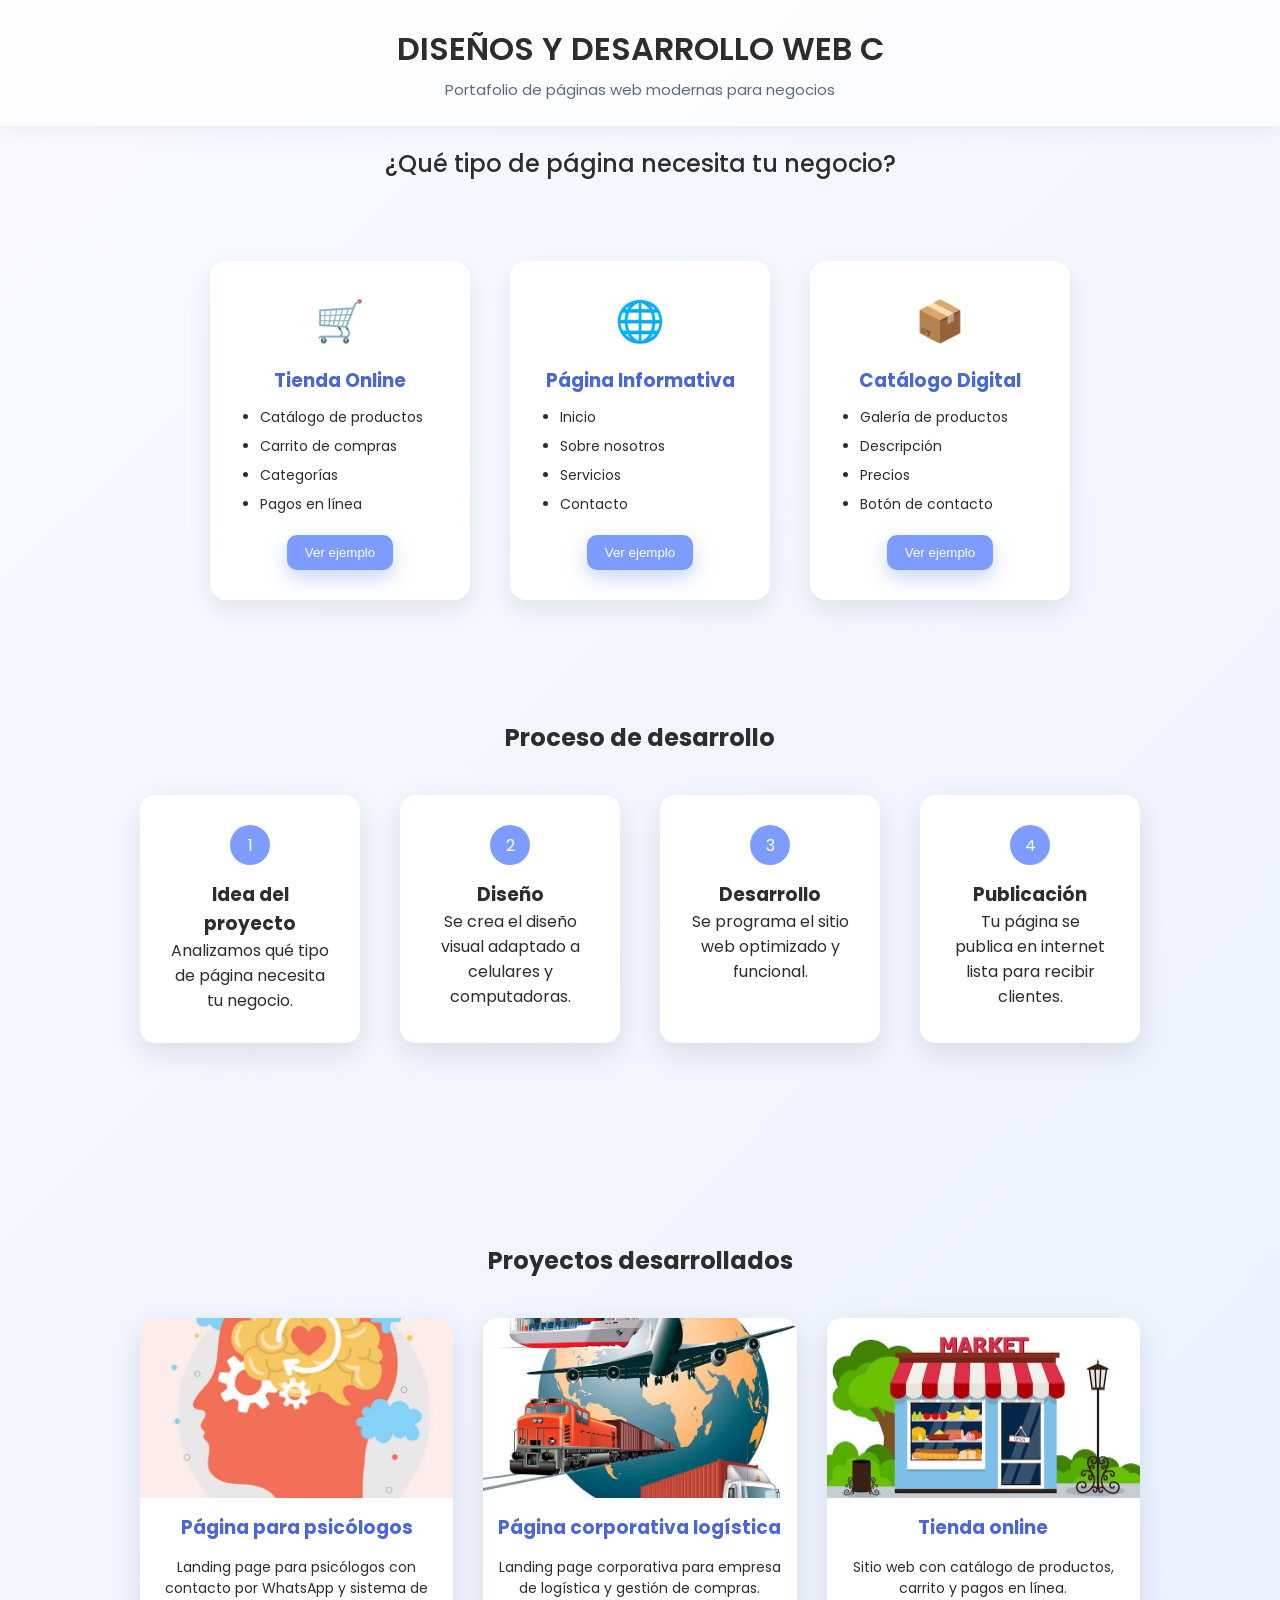
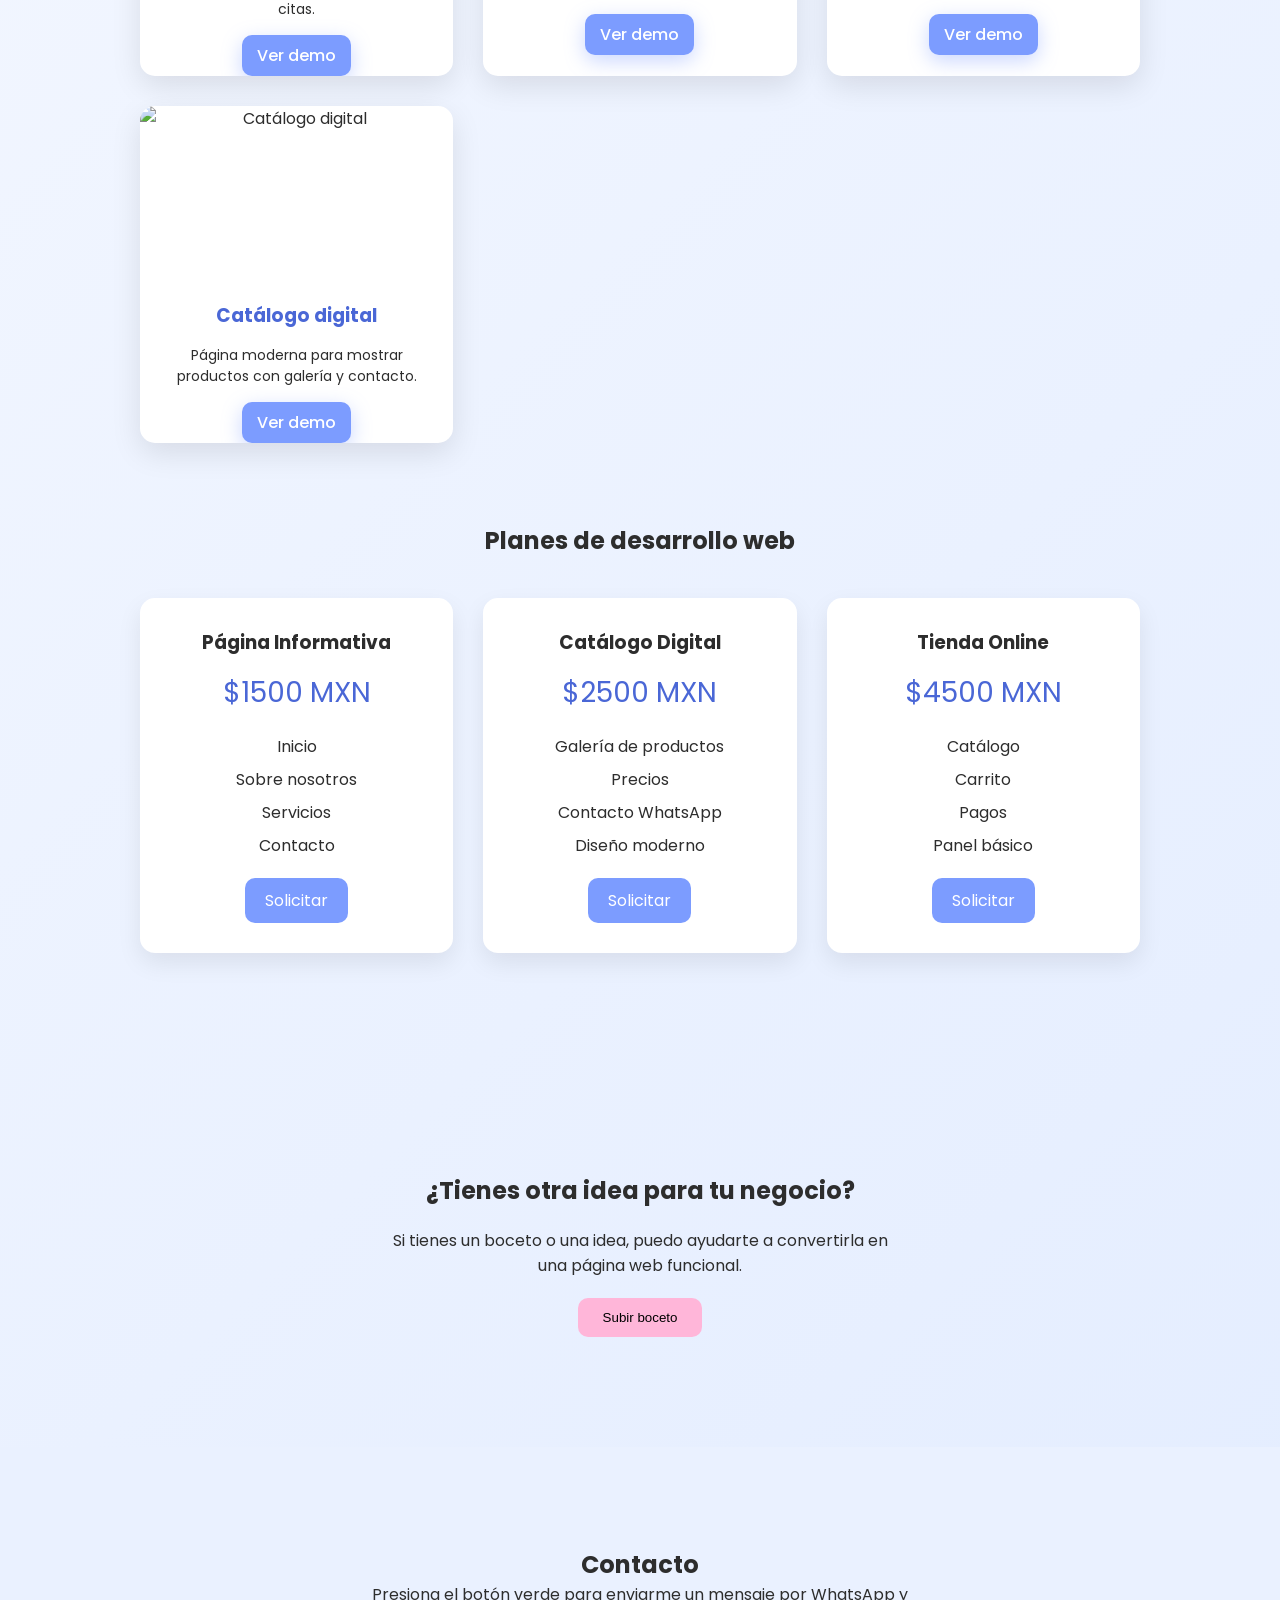
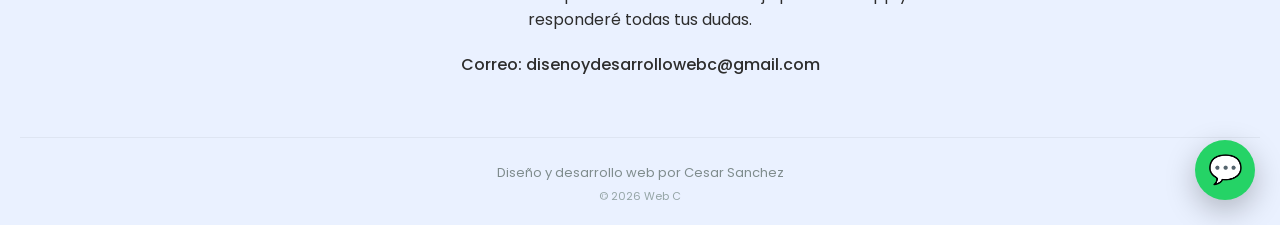
==== commit dd22db5b: "Actualización 0.4.3" ====
--- a/index.html
+++ b/index.html
@@ -228,7 +228,7 @@
 
 </div>
 
-<div class="plan destacado">
+<div class="plan">
 
 <h3>Catálogo Digital</h3>
 
--- a/style.css
+++ b/style.css
@@ -599,4 +599,91 @@
 
 background:#5f83ff;
 
+}
+img{
+max-width:100%;
+display:block;
+}
+
+.whatsapp{
+position:fixed;
+bottom:25px;
+right:25px;
+
+width:60px;
+height:60px;
+
+background:#25D366;
+color:white;
+
+display:flex;
+align-items:center;
+justify-content:center;
+
+border-radius:50%;
+font-size:28px;
+
+text-decoration:none;
+
+box-shadow:0 10px 30px rgba(0,0,0,.25);
+
+z-index:9999;
+}
+
+.grid-precios{
+display:grid;
+grid-template-columns:repeat(auto-fit,minmax(250px,1fr));
+gap:30px;
+max-width:1000px;
+margin:auto;
+}
+
+.plan{
+background:white;
+padding:30px;
+border-radius:15px;
+box-shadow:0 10px 25px rgba(0,0,0,.08);
+transition:.3s;
+}
+
+.plan:hover{
+transform:translateY(-10px);
+}
+
+.plan.destacado{
+transform:scale(1.05);
+border:2px solid var(--acento);
+}
+
+.reveal{
+opacity:0;
+transform:translateY(40px);
+transition:all .8s ease;
+}
+
+.reveal.active{
+opacity:1;
+transform:translateY(0);
+}
+
+@media(max-width:768px){
+
+.grid-proyectos{
+grid-template-columns:1fr;
+}
+
+.grid-precios{
+grid-template-columns:1fr;
+}
+
+.contenedor-opciones{
+flex-direction:column;
+}
+
+.whatsapp{
+width:55px;
+height:55px;
+font-size:24px;
+}
+
 }
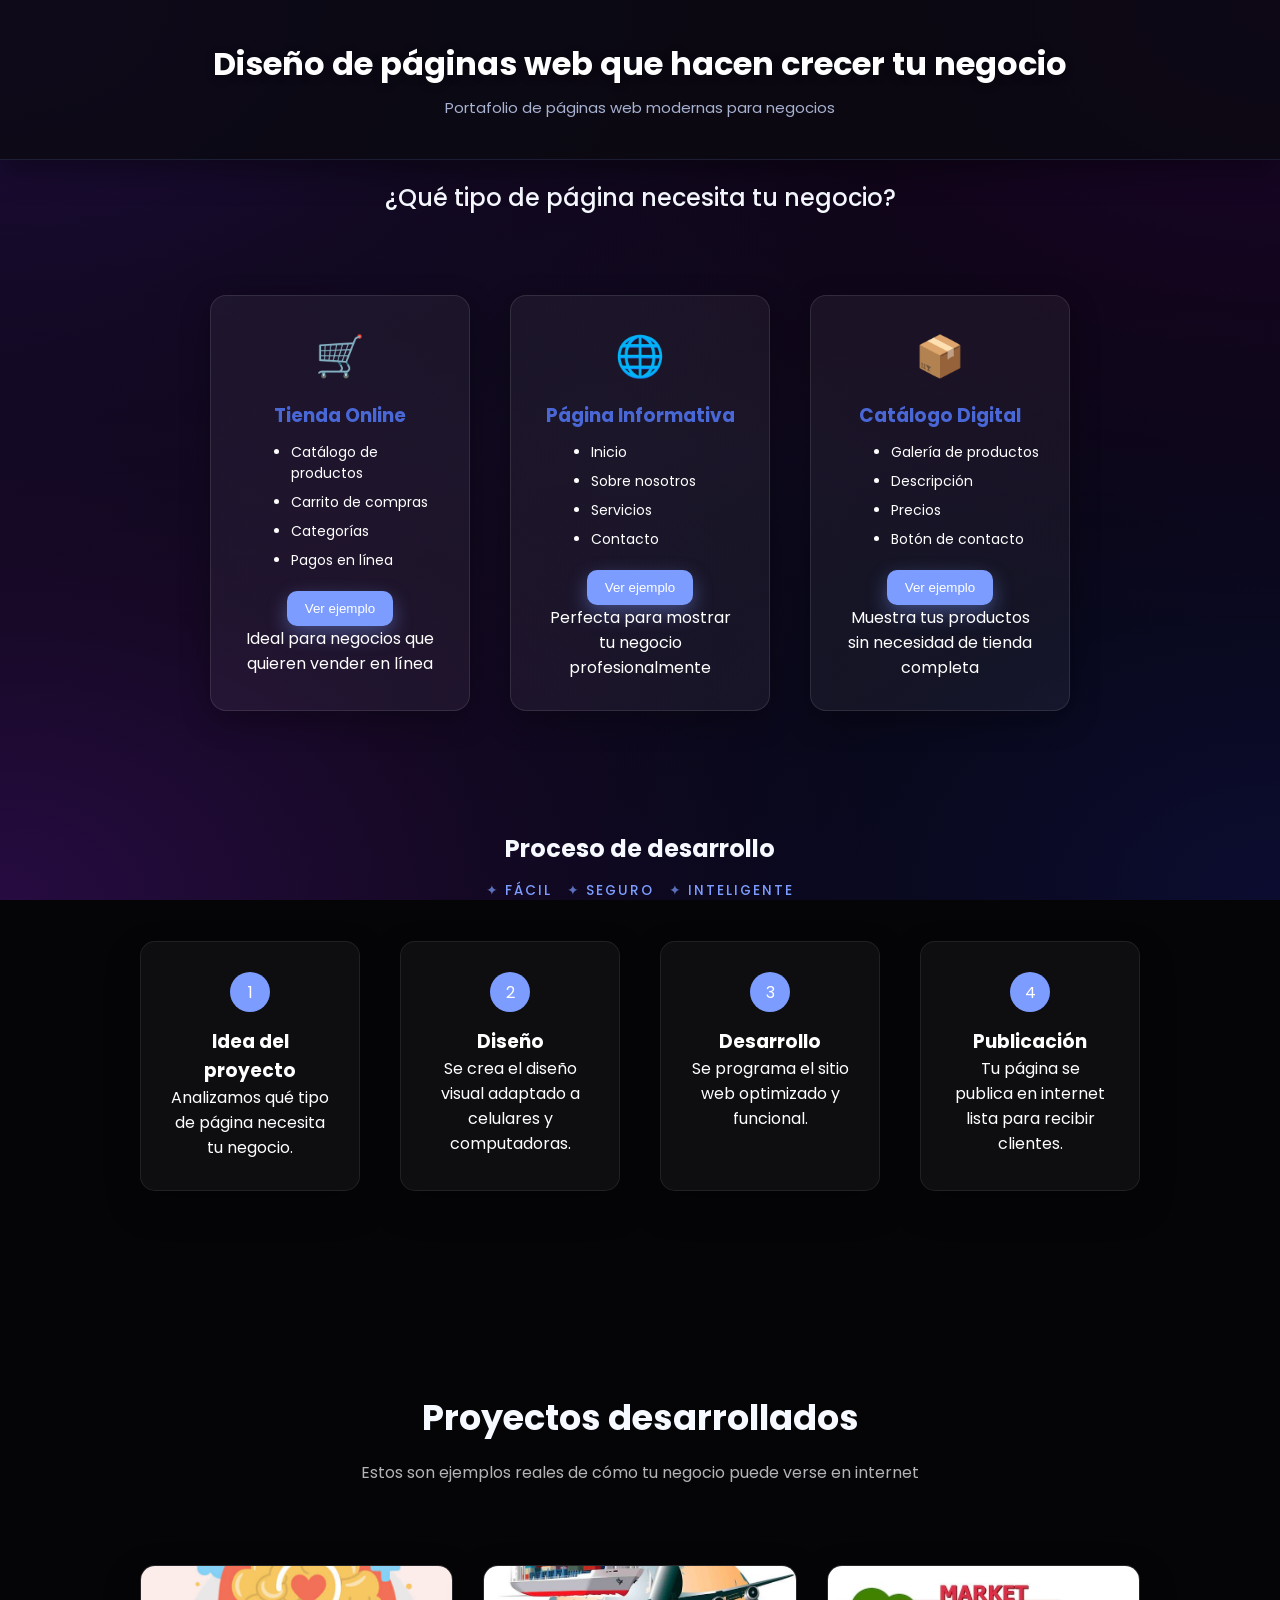
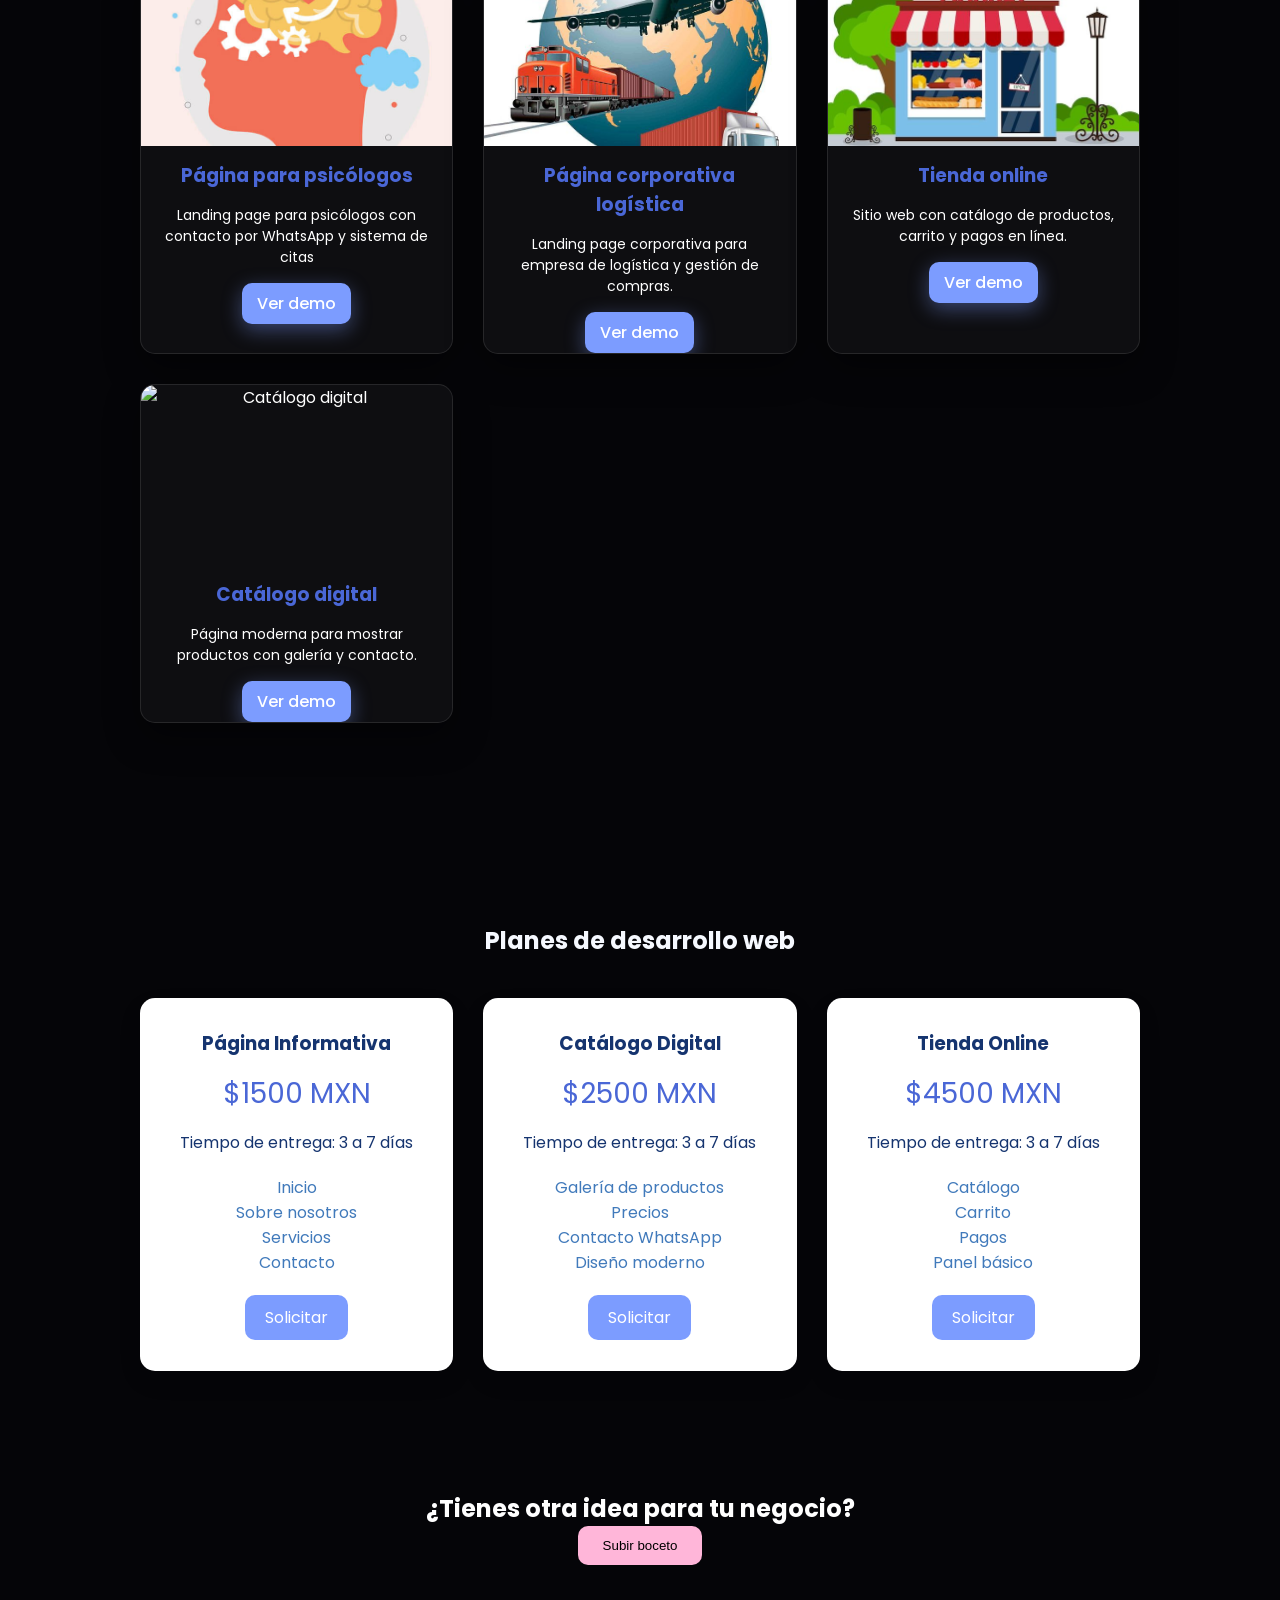
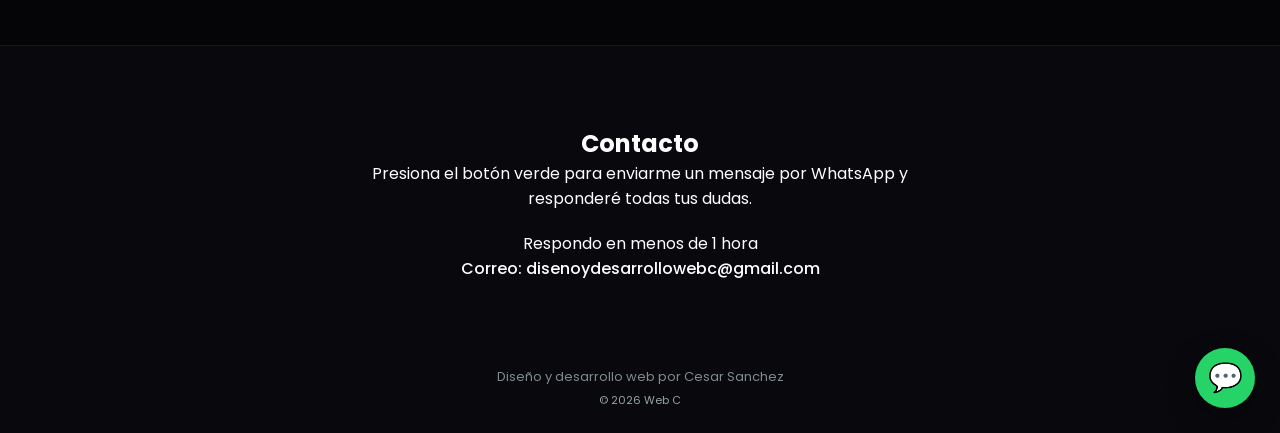
==== commit 5279e93e: "Actualización 0.5" ====
--- a/index.html
+++ b/index.html
@@ -9,9 +9,13 @@
 
 <meta name="description" content="Diseño y desarrollo de páginas web modernas para negocios.">
 <meta name="author" content="Cesar Sanchez">
+<meta name="keywords" content="diseño web, páginas web, desarrollo web, tiendas online, México">
+
+<meta property="og:title" content="Diseño y Desarrollo Web C">
+<meta property="og:description" content="Páginas web modernas para hacer crecer tu negocio">
+<meta property="og:type" content="website">
 
 <link rel="stylesheet" href="style.css">
-
 <link href="https://fonts.googleapis.com/css2?family=Poppins:wght@300;400;500;600&display=swap" rel="stylesheet">
 
 </head>
@@ -19,12 +23,9 @@
 <body>
 
 <header class="encabezado">
-
-<h1>DISEÑOS Y DESARROLLO WEB C</h1>
+<h1>Diseño de páginas web que hacen crecer tu negocio</h1>
 <p class="subtitulo">Portafolio de páginas web modernas para negocios</p>
-
 </header>
-
 
 <main>
 
@@ -32,65 +33,59 @@
 <h2>¿Qué tipo de página necesita tu negocio?</h2>
 </section>
 
-
 <section class="contenedor-opciones">
 
-<article class="tarjeta">
-
-<div class="icono">🛒</div>
-
-<h3>Tienda Online</h3>
-
-<ol>
-<li>Catálogo de productos</li>
-<li>Carrito de compras</li>
-<li>Categorías</li>
-<li>Pagos en línea</li>
-</ol>
-
-<button class="btn">Ver ejemplo</button>
-
-</article>
-
-
-<article class="tarjeta">
-
-<div class="icono">🌐</div>
-
-<h3>Página Informativa</h3>
-
-<ol>
-<li>Inicio</li>
-<li>Sobre nosotros</li>
-<li>Servicios</li>
-<li>Contacto</li>
-</ol>
-
-<button class="btn">Ver ejemplo</button>
-
-</article>
-
-
-<article class="tarjeta">
-
-<div class="icono">📦</div>
-
-<h3>Catálogo Digital</h3>
-
-<ol>
-<li>Galería de productos</li>
-<li>Descripción</li>
-<li>Precios</li>
-<li>Botón de contacto</li>
-</ol>
-
-<button class="btn">Ver ejemplo</button>
-
-</article>
+        <article class="tarjeta">
+            <div class="icono">🛒</div>
+            <h3>Tienda Online</h3>
+            <ol>
+                <li>Catálogo de productos</li>
+                <li>Carrito de compras</li>
+                <li>Categorías</li>
+                <li>Pagos en línea</li>
+            </ol>
+            <button class="btn btn-ejemplo" data-id="tienda">Ver ejemplo</button>
+
+             <p class="mini-copy">Ideal para negocios que quieren vender en línea</p>
+        </article>
+
+        <article class="tarjeta">
+            <div class="icono">🌐</div>
+            <h3>Página Informativa</h3>
+            <ol>
+                <li>Inicio</li>
+                <li>Sobre nosotros</li>
+                <li>Servicios</li>
+                <li>Contacto</li>
+            </ol>
+            <button class="btn btn-ejemplo" data-id="informativa">Ver ejemplo</button>
+
+             <p class="mini-copy">Perfecta para mostrar tu negocio profesionalmente</p>
+        </article>
+
+        <article class="tarjeta">
+            <div class="icono">📦</div>
+            <h3>Catálogo Digital</h3>
+            <ol>
+                <li>Galería de productos</li>
+                <li>Descripción</li>
+                <li>Precios</li>
+                <li>Botón de contacto</li>
+            </ol>
+            <button class="btn btn-ejemplo" data-id="catalogo">Ver ejemplo</button>
+
+            <p class="mini-copy">Muestra tus productos sin necesidad de tienda completa</p>
+        </article>
+</section>
 
 <section class="proceso reveal">
-
-<h2>Proceso de desarrollo</h2>
+    <h2>Proceso de desarrollo</h2>
+    
+    <div class="palabras-clave">
+    <span>Fácil</span>
+    <span>Seguro</span>
+    <span>Inteligente</span>
+</div>
 
 <div class="pasos">
 
@@ -119,207 +114,154 @@
 </div>
 
 </div>
-
-</section>
-
 </section>
 
 <section class="portafolio">
-
 <h2>Proyectos desarrollados</h2>
+<p class="portafolio-sub">
+Estos son ejemplos reales de cómo tu negocio puede verse en internet
+</p>
 
 <div class="grid-proyectos">
 
-
-<div class="proyecto">
-
+<div class="proyecto">
 <img src="img/cabeza.jpg" alt="Sistema psicólogo">
-
 <h3>Página para psicólogos</h3>
-
-<p>
-Landing page para psicólogos con contacto por WhatsApp
-y sistema de citas.
-</p>
-
-<a href="demos/psicologo/index.html" class="btn-demo">
-Ver demo
-</a>
-
-</div>
-
-
-<div class="proyecto">
-
+<p>Landing page para psicólogos con contacto por WhatsApp y sistema de citas</p>
+<a href="demos/psicologo/index.html" class="btn-demo">Ver demo</a>
+</div>
+
+<div class="proyecto">
 <img src="img/logistica.jpg" alt="Página logística">
-
 <h3>Página corporativa logística</h3>
-
-<p>
-Landing page corporativa para empresa de logística
-y gestión de compras.
-</p>
-
-<a href="demos/logicCompras/index.html" class="btn-demo">
-Ver demo
-</a>
-
-</div>
-
-
-<div class="proyecto">
-
+<p>Landing page corporativa para empresa de logística y gestión de compras.</p>
+<a href="demos/logicCompras/index.html" class="btn-demo">Ver demo</a>
+</div>
+
+<div class="proyecto">
 <img src="img/tienda.jpg" alt="Tienda online">
-
 <h3>Tienda online</h3>
-
-<p>
-Sitio web con catálogo de productos, carrito
-y pagos en línea.
-</p>
-
-<a href="#" class="btn-demo">
-Ver demo
-</a>
-
-</div>
-
-
-<div class="proyecto">
-
+<p>Sitio web con catálogo de productos, carrito y pagos en línea.</p>
+<a href="demos/marketplace/index.html" class="btn-demo">Ver demo</a>
+</div>
+
+<div class="proyecto">
 <img src="img/catalogo.jpg" alt="Catálogo digital">
-
 <h3>Catálogo digital</h3>
-
-<p>
-Página moderna para mostrar productos
-con galería y contacto.
-</p>
-
-<a href="#" class="btn-demo">
-Ver demo
-</a>
-
-</div>
-
-</div>
+<p>Página moderna para mostrar productos con galería y contacto.</p>
+<a href="#" class="btn-demo">Ver demo</a>
+</div>
+
+</div>
+</section> <!-- ✅ SOLO se cierra UNA vez -->
+
 <section class="precios reveal">
-
 <h2>Planes de desarrollo web</h2>
 
 <div class="grid-precios">
 
 <div class="plan">
-
 <h3>Página Informativa</h3>
-
 <p class="precio">$1500 MXN</p>
-
+<p class="nota-precio">Tiempo de entrega: 3 a 7 días</p>
 <ul>
 <li>Inicio</li>
 <li>Sobre nosotros</li>
 <li>Servicios</li>
 <li>Contacto</li>
 </ul>
-
-<a href="https://wa.me/525630017651" class="btn-plan">
-Solicitar
-</a>
-
+<a href="https://wa.me/525630017651" class="btn-plan">Solicitar</a>
 </div>
 
 <div class="plan">
-
 <h3>Catálogo Digital</h3>
-
 <p class="precio">$2500 MXN</p>
-
+<p class="nota-precio">Tiempo de entrega: 3 a 7 días</p>
 <ul>
 <li>Galería de productos</li>
 <li>Precios</li>
 <li>Contacto WhatsApp</li>
 <li>Diseño moderno</li>
 </ul>
-
-<a href="https://wa.me/525630017651" class="btn-plan">
-Solicitar
-</a>
-
+<a href="https://wa.me/525630017651" class="btn-plan">Solicitar</a>
 </div>
 
 <div class="plan">
-
 <h3>Tienda Online</h3>
-
 <p class="precio">$4500 MXN</p>
-
+<p class="nota-precio">Tiempo de entrega: 3 a 7 días</p>
 <ul>
 <li>Catálogo</li>
 <li>Carrito</li>
 <li>Pagos</li>
 <li>Panel básico</li>
 </ul>
-
-<a href="https://wa.me/525630017651" class="btn-plan">
-Solicitar
-</a>
-
-</div>
-
-</div>
-
-</section>
-</section>
-
-
-
+<a href="https://wa.me/525630017651" class="btn-plan">Solicitar</a>
+</div>
+
+</div>
+</section>
+
+</main>
+
+<!-- ✅ MODAL y PERSONALIZADO -->
 <section class="personalizado">
-
-<h2>¿Tienes otra idea para tu negocio?</h2>
-
-<p>
-Si tienes un boceto o una idea, puedo ayudarte
-a convertirla en una página web funcional.
-</p>
-
-<button class="btn-subir" id="abrirModal">
-Subir boceto
-</button>
-
-</section>
-
-</main>
-
-
+    <h2>¿Tienes otra idea para tu negocio?</h2>
+    <button class="btn-subir" id="abrirModal">Subir boceto</button>
+
+    <div id="modal" class="modal">
+        <div class="modal-content" id="modalContent">
+            <div id="modalHeader" class="modal-header">
+                <span>Mover ventana ✥</span>
+                <span class="close" id="cerrarModal">&times;</span>
+            </div>
+
+            <h2>Enviar boceto</h2>
+            <form action="http://localhost:3000/subir-boceto" method="POST" enctype="multipart/form-data">
+                <input type="text" name="nombre" placeholder="Tu nombre" required>
+                <input type="email" name="correo" placeholder="Tu correo" required>
+                <textarea name="notas" placeholder="Notas adicionales..." rows="3"></textarea>
+                
+                <div class="input-file-container">
+                    <label>Selecciona tu boceto:</label>
+                    <input type="file" name="boceto" accept="image/*" required>
+                </div>
+
+                <button type="submit" class="btn-enviar-modal">Enviar ahora</button>
+            </form>
+        </div>
+    </div>
+</section>
+
+<div id="modalEjemplo" class="modal-ejemplo">
+    <div class="modal-content-ejemplo">
+        <span class="close-ejemplo" id="cerrarEjemplo">&times;</span>
+        <div class="carrusel">
+            <button class="flecha prev" id="prevBtn">&#10094;</button>
+            <div class="contenedor-foto">
+                <img src="" id="fotoEjemplo" alt="Ejemplo Web C">
+            </div>
+            <button class="flecha next" id="nextBtn">&#10095;</button>
+        </div>
+        <p id="contadorFotos" style="text-align: center; color: rgba(255,255,255,0.6); margin-top: 15px; font-size: 0.9rem;"></p>
+    </div>
+</div>
 
 <footer class="footer-contacto">
-
 <h2>Contacto</h2>
 
 <p class="instrucciones">
-Presiona el botón verde para enviarme un mensaje
-por WhatsApp y responderé todas tus dudas.
-</p>
-
-<p class="correo">
-Correo: disenoydesarrollowebc@gmail.com
-</p>
-
+Presiona el botón verde para enviarme un mensaje por WhatsApp y responderé todas tus dudas.</p>
+<p class="urgencia">Respondo en menos de 1 hora</p>
+<p class="correo">Correo: disenoydesarrollowebc@gmail.com</p>
 <div class="footer-legal">
-
-<p class="firma">
-Diseño y desarrollo web por Cesar Sanchez
-</p>
-
-<p class="copyright">
-© 2026 Web C
-</p>
-
+<p class="firma">Diseño y desarrollo web por Cesar Sanchez</p>
+
+
+<p class="copyright">© 2026 Web C</p>
 </div>
 
 </footer>
-
-
 
 <a href="https://wa.me/525630017651?text=Hola,%20vi%20tu%20portafolio"
 class="whatsapp"
--- a/style.css
+++ b/style.css
@@ -1,689 +1,1099 @@
-:root{
---pastel1:#f6f9ff;
---pastel2:#eaf1ff;
---pastel3:#dce8ff;
---pastel4:#cfdfff;
---acento:#7c9cff;
---acento-hover:#5f83ff;
---texto:#2d2d2d;
-}
-
-*{
-margin:0;
-padding:0;
-box-sizing:border-box;
-}
-
-body{
-font-family:'Poppins',sans-serif;
-
-background:linear-gradient(-45deg,#f6f9ff,#eaf1ff,#dce8ff,#f8faff);
-background-size:400% 400%;
-
-color:var(--texto);
-
-opacity:0;
-transform:translateY(20px);
-
-animation:
-fondo 18s ease infinite,
-entradaPagina 1s ease forwards;
-}
-
+:root {
+    --fondo-oscuro: #050508;
+    --morado-mesh: hsla(263, 66%, 15%, 1);
+    --azul-mesh: hsla(240, 60%, 12%, 1);
+    --texto-claro: #f6f9ff;
+    --pastel1: #f6f9ff;
+    --pastel2: #eaf1ff;
+    --pastel3: #dce8ff;
+    --pastel4: #cfdfff;
+    --acento: #7c9cff;
+    --acento-hover: #5f83ff;
+    --texto: #2d2d2d;
+
+    /* ESCALA DE ESPACIADO UNIFICADA */
+    --espacio-xs: 8px;   /* Para separaciones mínimas */
+    --espacio-s: 16px;   /* Separación estándar pequeña */
+    --espacio-m: 24px;   /* Separación estándar mediana */
+    --espacio-l: 40px;   /* Separación entre elementos grandes */
+    --espacio-xl: 80px;  /* Padding vertical de secciones */
+    --espacio-xxl: 120px; /* Padding vertical para secciones con mucho aire */
+}
+
+* {
+    margin: 0;
+    padding: 0;
+    box-sizing: border-box;
+}
+
+body {
+    font-family: 'Poppins', sans-serif;
+    /* Cambio a Mesh Gradient Oscuro */
+    background-color: var(--fondo-oscuro);
+    background-image: 
+        radial-gradient(at 0% 0%, var(--morado-mesh) 0px, transparent 50%),
+        radial-gradient(at 100% 0%, hsla(275, 80%, 10%, 1) 0px, transparent 50%),
+        radial-gradient(at 100% 100%, var(--azul-mesh) 0px, transparent 50%),
+        radial-gradient(at 0% 100%, hsla(270, 70%, 15%, 1) 0px, transparent 50%),
+        radial-gradient(at 50% 50%, hsla(255, 50%, 8%, 1) 0px, transparent 50%);
+    background-attachment: fixed;
+    background-size: cover;
+    
+    color: var(--texto-claro); /* Texto claro para fondo oscuro */
+    opacity: 0;
+    transform: translateY(20px);
+    animation: entradaPagina 1s ease forwards;
+}
 /* ENCABEZADO */
 
-.encabezado{
-text-align:center;
-padding:25px;
-
-position:sticky;
-top:0;
-
-background:rgba(255,255,255,.65);
-backdrop-filter:blur(10px);
-
-box-shadow:0 5px 20px rgba(0,0,0,.05);
-
-z-index:900;
-
-animation:fadeDown 1s ease;
-}
-
-.encabezado h1{
-font-weight:600;
-}
-
-.subtitulo{
-font-size:15px;
-color:#5a6a85;
-margin-top:5px;
+.encabezado {
+    text-align: center;
+    /* Usamos espacio-m para padding horizontal y espacio-l para vertical */
+    padding: var(--espacio-l) var(--espacio-m); 
+    position: sticky;
+    top: 0;
+    /* --- ESTILO OSCURO PREMIUM --- */
+    background: rgba(10, 10, 15, 0.75); /* Fondo oscuro translúcido */
+    backdrop-filter: blur(15px);        /* Desenfoque más potente */
+    -webkit-backdrop-filter: blur(15px);
+    /* Borde inferior sutil con el azul de tu marca */
+    border-bottom: 1px solid rgba(124, 156, 255, 0.15);
+    /* Sombra más profunda para que resalte sobre el fondo mesh */
+    box-shadow: 0 10px 30px rgba(0, 0, 0, 0.4);
+    z-index: 900;
+    animation: fadeDown 1s ease;
+}
+
+/* IMPORTANTE: Para que el título se lea bien sobre el fondo oscuro */
+.encabezado h1 {
+    color: white;
+    text-shadow: 0 2px 10px rgba(0,0,0,0.3);
+}
+
+.subtitulo {
+    font-size: 15px;
+    color: #a8b2d1; /* Un gris azulado claro que se lee mejor en oscuro */
+    /* Usamos espacio-xs para un margen superior pequeño y preciso */
+    margin-top: var(--espacio-xs);
 }
 
 /* PREGUNTA */
-
-.pregunta{
-text-align:center;
-margin-top:20px;
-margin-bottom:40px;
-}
-
-.pregunta h2{
-font-weight:500;
+.pregunta {
+    text-align: center;
+    margin-top: 20px;
+    margin-bottom: 40px;
+}
+
+.pregunta h2 {
+    font-weight: 500;
 }
 
 /* CONTENEDOR TARJETAS */
-
-.contenedor-opciones{
-display:flex;
-justify-content:center;
-flex-wrap:wrap;
-gap:40px;
-padding:40px;
+.contenedor-opciones {
+    display: flex;
+    justify-content: center;
+    flex-wrap: wrap;
+    gap: 40px;
+    padding: 40px;
 }
 
 /* TARJETAS */
-
-.tarjeta{
-
-background:white;
-
-width:260px;
-
-padding:30px;
-
-border-radius:16px;
-
-box-shadow:0 10px 25px rgba(0,0,0,.08);
-
-text-align:center;
-
-transition:.35s;
-}
-
-.tarjeta:hover{
-transform:translateY(-10px);
-box-shadow:0 20px 40px rgba(0,0,0,.15);
+.tarjeta {
+    /* Fondo translúcido tipo cristal */
+    background: rgba(255, 255, 255, 0.05); 
+    /* Efecto de desenfoque de fondo */
+    backdrop-filter: blur(12px);
+    -webkit-backdrop-filter: blur(12px); /* Compatibilidad con Safari */
+    /* Borde sutil para definir la tarjeta */
+    border: 1px solid rgba(255, 255, 255, 0.1);
+    width: 260px;
+    padding: 30px;
+    border-radius: 16px;
+    /* Sombra más suave y oscura para fondos negros */
+    box-shadow: 0 10px 30px rgba(0, 0, 0, 0.3);
+    text-align: center;
+    transition: .35s;
+    /* Color de texto para que sea legible */
+    color: white; 
+}
+
+.tarjeta:hover {
+    transform: translateY(-10px);
+    box-shadow: 0 20px 40px rgba(0, 0, 0, .15);
 }
 
 /* ICONOS */
 
-.icono{
-font-size:40px;
-margin-bottom:15px;
+.icono {
+    font-size: 40px;
+    margin-bottom: 15px;
 }
 
 /* TITULO TARJETA */
 
-.tarjeta h3{
-margin-bottom:12px;
-color:#4a67d6;
+.tarjeta h3 {
+    margin-bottom: 12px;
+    color: #4a67d6;
 }
 
 /* LISTA */
 
-.tarjeta ol{
-list-style:disc;
-margin-bottom:20px;
-padding-left:20px;
-text-align:left;
-}
-
-.tarjeta li{
-margin-bottom:8px;
-font-size:14px;
+.tarjeta ol {
+    list-style: disc;
+    margin-bottom: 20px;
+    padding-left: 50px;
+    text-align: left;
+}
+
+.tarjeta li {
+    margin-bottom: 8px;
+    font-size: 14px;
 }
 
 /* BOTONES */
 
-.btn{
-
-background:var(--acento);
-color:white;
-
-border:none;
-
-padding:10px 18px;
-
-border-radius:10px;
-
-cursor:pointer;
-
-font-weight:500;
-
-box-shadow:0 8px 20px rgba(124,156,255,.4);
-
-transition:.3s;
-}
-
-.btn:hover{
-transform:scale(1.07);
-background:var(--acento-hover);
-box-shadow:0 12px 30px rgba(124,156,255,.6);
+.btn {
+
+    background: var(--acento);
+    color: white;
+    border: none;
+    padding: 10px 18px;
+    border-radius: 10px;
+    cursor: pointer;
+    font-weight: 500;
+    box-shadow: 0 8px 20px rgba(124, 156, 255, .4);
+    transition: .3s;
+}
+
+.btn:hover {
+    transform: scale(1.07);
+    background: var(--acento-hover);
+    box-shadow: 0 12px 30px rgba(124, 156, 255, .6);
 }
 
 /* PORTAFOLIO */
 
-.portafolio{
-padding:80px 20px;
-text-align:center;
-}
-
-.portafolio h2{
-margin-bottom:40px;
+/* 1. Dale aire a la sección completa para separarla de lo de arriba */
+.portafolio {
+    padding: var(--espacio-xxl) var(--espacio-m); /* 120px arriba y abajo */
+    text-align: center;
+}
+
+/* 2. Separa el título del subtítulo (un poquito) */
+.portafolio h2 {
+    margin-bottom: var(--espacio-s); /* Un toque de espacio: 16px */
+    font-size: 2.2rem;
+}
+
+/* 3. ¡AQUÍ ESTÁ EL TRUCO! Separa el subtítulo de las tarjetas */
+.portafolio-sub {
+    margin-bottom: var(--espacio-xl); /* Mucho espacio: 80px */
+    color: rgba(255, 255, 255, 0.7);
+    display: block; /* Asegura que respete el margen */
 }
 
 /* GRID */
 
-.grid-proyectos{
-display:grid;
-grid-template-columns:repeat(auto-fit,minmax(280px,1fr));
-gap:30px;
-max-width:1000px;
-margin:auto;
+.grid-proyectos {
+    display: grid;
+    grid-template-columns: repeat(auto-fit, minmax(280px, 1fr));
+    gap: 30px;
+    max-width: 1000px;
+    margin: auto;
 }
 
 /* PROYECTOS */
-
-.proyecto{
-
-background:white;
-
-border-radius:15px;
-overflow:hidden;
-
-box-shadow:0 10px 30px rgba(0,0,0,.1);
-
-transition:.35s;
-
-opacity:0;
-transform:translateY(30px);
-
-animation:fadeUp 1s ease forwards;
-}
-
-.proyecto:hover{
-transform:translateY(-10px);
+.proyecto {
+    /* Fondo translúcido tipo cristal */
+    background: rgba(255, 255, 255, 0.04); 
+    backdrop-filter: blur(12px);
+    -webkit-backdrop-filter: blur(12px);
+    /* Borde sutil para que brille en la oscuridad */
+    border: 1px solid rgba(255, 255, 255, 0.1);
+    border-radius: 15px;
+    overflow: hidden;
+    /* Sombra más profunda para fondos oscuros */
+    box-shadow: 0 15px 35px rgba(0, 0, 0, 0.4);
+    transition: .35s;
+    opacity: 0;
+    transform: translateY(30px);
+    animation: fadeUp 1s ease forwards;
+    /* Aseguramos que el texto sea claro */
+    color: white;
+}
+
+.proyecto:hover {
+    transform: translateY(-10px);
 }
 
 /* IMAGEN */
-
-.proyecto img{
-width:100%;
-height:180px;
-object-fit:cover;
-transition:.4s;
-}
-
-.proyecto:hover img{
-transform:scale(1.08);
+.proyecto img {
+    width: 100%;
+    height: 180px;
+    object-fit: cover;
+    transition: .4s;
+}
+
+.proyecto:hover img {
+    transform: scale(1.08);
 }
 
 /* TEXTO PROYECTO */
-
-.proyecto h3{
-margin:15px;
-color:#4a67d6;
-}
-
-.proyecto p{
-font-size:14px;
-padding:0 15px 15px 15px;
+.proyecto h3 {
+    margin: 15px;
+    color: #4a67d6;
+}
+
+.proyecto p {
+    font-size: 14px;
+    padding: 0 15px 15px 15px;
 }
 
 /* BOTON DEMO */
-
-.btn-demo{
-display:inline-block;
-
-background:var(--acento);
-color:white;
-
-padding:8px 15px;
-
-border-radius:10px;
-
-text-decoration:none;
-font-weight:500;
-
-box-shadow:0 6px 20px rgba(124,156,255,.4);
-
-transition:.3s;
-}
-
-.btn-demo:hover{
-transform:translateY(-3px);
-background:var(--acento-hover);
-box-shadow:0 10px 30px rgba(124,156,255,.6);
+.btn-demo {
+    display: inline-block;
+    background: var(--acento);
+    color: white;
+    padding: 8px 15px;
+    border-radius: 10px;
+    text-decoration: none;
+    font-weight: 500;
+    box-shadow: 0 6px 20px rgba(124, 156, 255, .4);
+    transition: .3s;
+}
+
+.btn-demo:hover {
+    transform: translateY(-3px);
+    background: var(--acento-hover);
+    box-shadow: 0 10px 30px rgba(124, 156, 255, .6);
 }
 
 /* PERSONALIZADO */
 
-.personalizado{
-text-align:center;
-padding:60px 20px;
-}
-
-.personalizado p{
-max-width:500px;
-margin:20px auto;
+.personalizado {
+    text-align: center;
+    padding: 40px 20px;
+    background: transparent; /* Quitamos el fondo sólido */
+    color: white; /* Texto blanco */
+}
+
+.personalizado p {
+    max-width: 500px;
+    margin: 20px auto;
+    color: rgba(255, 255, 255, 0.8); /* Un blanco más suave para el párrafo */
 }
 
 /* BOTON SUBIR */
-
-.btn-subir{
-
-background:#ffb6d9;
-
-border:none;
-
-padding:12px 25px;
-
-border-radius:10px;
-
-cursor:pointer;
-
-font-weight:500;
-
-transition:.3s;
-}
-
-.btn-subir:hover{
-transform:scale(1.08);
+.btn-subir {
+    background: #ffb6d9;
+    border: none;
+    padding: 12px 25px;
+    border-radius: 10px;
+    cursor: pointer;
+    font-weight: 500;
+    transition: .3s;
+}
+
+.btn-subir:hover {
+    transform: scale(1.08);
 }
 
 /* FOOTER */
 
-.footer-contacto{
-background:#eaf1ff;
-text-align:center;
-padding:100px 20px 20px;
-margin-top:50px;
-}
-
-.footer-contacto .instrucciones{
-max-width:600px;
-margin:0 auto 20px;
-}
-
-.footer-contacto .correo{
-font-weight:500;
-}
-
-.footer-legal{
-margin-top:60px;
-border-top:1px solid rgba(0,0,0,.05);
-padding-top:25px;
-}
-
-.footer-legal .firma{
-font-size:13px;
-color:#7f8c8d;
-}
-
-.footer-legal .copyright{
-font-size:11px;
-color:#95a5a6;
-margin-top:5px;
+.footer-contacto {
+    background: rgba(10, 10, 15, 0.8); /* Oscuro como el encabezado */
+    backdrop-filter: blur(15px);
+    -webkit-backdrop-filter: blur(15px);
+    border-top: 1px solid rgba(124, 156, 255, 0.1);
+    color: white;
+    text-align: center;
+   padding: var(--espacio-xl) var(--espacio-m) var(--espacio-m); 
+    margin-top: var(--espacio-l); /* Separación de la sección anterior */
+}
+
+.footer-contacto .instrucciones {
+    max-width: 600px;
+    margin: 0 auto 20px;
+}
+
+.footer-contacto .correo {
+    font-weight: 500;
+}
+
+.footer-legal {
+    margin-top: 60px;
+    border-top: 1px solid rgba(0, 0, 0, .05);
+    padding-top: 25px;
+}
+
+.footer-legal .firma {
+    font-size: 13px;
+    color: #7f8c8d;
+}
+
+.footer-legal .copyright {
+    font-size: 11px;
+    color: #95a5a6;
+    margin-top: 5px;
 }
 
 /* WHATSAPP */
-
-.whatsapp{
-
-position:fixed;
-
-bottom:25px;
-right:25px;
-
-background:#25D366;
-
-color:white;
-
-font-size:28px;
-
-width:65px;
-height:65px;
-
-display:flex;
-align-items:center;
-justify-content:center;
-
-border-radius:50%;
-
-box-shadow:0 10px 30px rgba(0,0,0,.25);
-
-transition:.3s;
-}
-
-.whatsapp:hover{
-transform:scale(1.1);
+.whatsapp {
+    position: fixed;
+    bottom: 25px;
+    right: 25px;
+    background: #25D366;
+    color: white;
+    font-size: 28px;
+    width: 65px;
+    height: 65px;
+    display: flex;
+    align-items: center;
+    justify-content: center;
+    border-radius: 50%;
+    box-shadow: 0 10px 30px rgba(0, 0, 0, .25);
+    transition: .3s;
+}
+
+.whatsapp:hover {
+    transform: scale(1.1);
 }
 
 /* ANIMACIONES */
 
-@keyframes fondo{
-0%{background-position:0% 50%;}
-50%{background-position:100% 50%;}
-100%{background-position:0% 50%;}
-}
-
-@keyframes fadeUp{
-from{opacity:0;transform:translateY(30px);}
-to{opacity:1;transform:translateY(0);}
-}
-
-@keyframes fadeDown{
-from{opacity:0;transform:translateY(-30px);}
-to{opacity:1;transform:translateY(0);}
-}
-
-@keyframes entradaPagina{
-0%{opacity:0;transform:translateY(20px);}
-100%{opacity:1;transform:translateY(0);}
+@keyframes fondo {
+    0% {
+        background-position: 0% 50%;
+    }
+    50% {
+        background-position: 100% 50%;
+    }
+    100% {
+        background-position: 0% 50%;
+    }
+}
+
+@keyframes fadeUp {
+    from {
+        opacity: 0;
+        transform: translateY(30px);
+    }
+    to {
+        opacity: 1;
+        transform: translateY(0);
+    }
+}
+
+@keyframes fadeDown {
+    from {
+        opacity: 0;
+        transform: translateY(-30px);
+    }
+    to {
+        opacity: 1;
+        transform: translateY(0);
+    }
+}
+
+@keyframes entradaPagina {
+    0% {
+        opacity: 0;
+        transform: translateY(20px);
+    }
+    100% {
+        opacity: 1;
+        transform: translateY(0);
+    }
 }
 
 /* RESPONSIVE */
 
-@media(max-width:768px){
-
-.contenedor-opciones{
-flex-direction:column;
-align-items:center;
-}
-
-.encabezado h1{
-font-size:28px;
-}
-
-.footer-contacto{
-padding-top:80px;
-padding-bottom:140px;
-}
-
-}
-.modal{
-opacity:0;
-transition:.3s;
-}
-
-.modal.activo{
-opacity:1;
-}
-
-.modal-contenido{
-transform:scale(.9);
-transition:.3s;
-}
-
-.modal.activo .modal-contenido{
-transform:scale(1);
-}
+@media(max-width:768px) {
+
+    .contenedor-opciones {
+        flex-direction: column;
+        align-items: center;
+    }
+
+    .encabezado h1 {
+        font-size: 28px;
+    }
+
+    .footer-contacto {
+        padding-top: 80px;
+        padding-bottom: 140px;
+    }
+
+}
+
 /* HERO BOTON */
-
-.btn-hero{
-
-display:inline-block;
-margin-top:15px;
-
-background:var(--acento);
-color:white;
-
-padding:12px 25px;
-
-border-radius:12px;
-
-text-decoration:none;
-
-box-shadow:0 10px 30px rgba(124,156,255,.4);
-
-transition:.3s;
-}
-
-.btn-hero:hover{
-
-transform:translateY(-3px);
-
-background:#5f83ff;
-
+.btn-hero {
+    display: inline-block;
+    margin-top: 15px;
+    background: var(--acento);
+    color: white;
+    padding: 12px 25px;
+    border-radius: 12px;
+    text-decoration: none;
+    box-shadow: 0 10px 30px rgba(124, 156, 255, .4);
+    transition: .3s;
+}
+
+.btn-hero:hover {
+    transform: translateY(-3px);
+    background: #5f83ff;
 }
 
 /* PROCESO */
 
-.proceso{
-
-padding:80px 20px;
-text-align:center;
-
-}
-
-.pasos{
-
-display:grid;
-
-grid-template-columns:repeat(auto-fit,minmax(220px,1fr));
-
-gap:40px;
-
-max-width:1000px;
-margin:auto;
-margin-top:40px;
-
-}
-
-.paso{
-
-background:white;
-
-padding:30px;
-
-border-radius:15px;
-
-box-shadow:0 10px 30px rgba(0,0,0,.1);
-
-transition:.3s;
-
-}
-
-.paso:hover{
-
-transform:translateY(-8px);
-
-}
-
-.numero{
-
-width:40px;
-height:40px;
-
-background:var(--acento);
-
-color:white;
-
-display:flex;
-align-items:center;
-justify-content:center;
-
-border-radius:50%;
-
-margin:auto;
-margin-bottom:15px;
+.proceso {
+    padding: var(--espacio-xl) var(--espacio-m);
+    text-align: center;
+}
+
+
+.pasos {
+    display: grid;
+    grid-template-columns: repeat(auto-fit, minmax(220px, 1fr));
+    gap: 40px;
+    max-width: 1000px;
+    margin: auto;
+    margin-top: 40px;
+
+}
+
+.paso {
+    /* Efecto cristal translúcido */
+    background: rgba(255, 255, 255, 0.04); 
+    backdrop-filter: blur(12px);
+    -webkit-backdrop-filter: blur(12px);
+    /* Borde sutil que brilla en fondo oscuro */
+    border: 1px solid rgba(255, 255, 255, 0.08);
+    padding: 30px;
+    border-radius: 15px;
+    /* Sombra más profunda para dar profundidad */
+    box-shadow: 0 15px 35px rgba(0, 0, 0, 0.3);
+    transition: .3s;
+    /* Texto en blanco para legibilidad */
+    color: white;
+}
+
+.paso:hover {
+    transform: translateY(-8px);
+}
+
+.numero {
+    width: 40px;
+    height: 40px;
+    background: var(--acento);
+    color: white;
+    display: flex;
+    align-items: center;
+    justify-content: center;
+    border-radius: 50%;
+    margin: auto;
+    margin-bottom: 15px;
 
 }
 
 /* PRECIOS */
 
-.precios{
-
-padding:80px 20px;
-text-align:center;
-
-}
-
-.grid-precios{
-
-display:grid;
-
-grid-template-columns:repeat(auto-fit,minmax(250px,1fr));
-
-gap:40px;
-
-max-width:1000px;
-margin:auto;
-margin-top:40px;
-
-}
-
-.plan{
-
-background:white;
-
-padding:30px;
-
-border-radius:15px;
-
-box-shadow:0 10px 30px rgba(0,0,0,.1);
-
-}
-
-.plan.destacado{
-
-border:2px solid var(--acento);
-
-transform:scale(1.05);
-
-}
-
-.precio{
-
-font-size:28px;
-
-margin:15px 0;
-
-color:#4a67d6;
-
-}
-
-.plan ul{
-
-list-style:none;
-
-margin:20px 0;
-
-}
-
-.plan li{
-
-margin-bottom:8px;
-
-}
-
-.btn-plan{
-
-display:inline-block;
-
-background:var(--acento);
-
-color:white;
-
-padding:10px 20px;
-
-border-radius:10px;
-
-text-decoration:none;
-
-transition:.3s;
-
-}
-
-.btn-plan:hover{
-
-background:#5f83ff;
-
-}
-img{
-max-width:100%;
-display:block;
-}
-
-.whatsapp{
-position:fixed;
-bottom:25px;
-right:25px;
-
-width:60px;
-height:60px;
-
-background:#25D366;
-color:white;
-
-display:flex;
-align-items:center;
-justify-content:center;
-
-border-radius:50%;
-font-size:28px;
-
-text-decoration:none;
-
-box-shadow:0 10px 30px rgba(0,0,0,.25);
-
-z-index:9999;
-}
-
-.grid-precios{
-display:grid;
-grid-template-columns:repeat(auto-fit,minmax(250px,1fr));
-gap:30px;
-max-width:1000px;
-margin:auto;
-}
-
-.plan{
-background:white;
-padding:30px;
-border-radius:15px;
-box-shadow:0 10px 25px rgba(0,0,0,.08);
-transition:.3s;
-}
-
-.plan:hover{
-transform:translateY(-10px);
-}
-
-.plan.destacado{
-transform:scale(1.05);
-border:2px solid var(--acento);
-}
-
-.reveal{
-opacity:0;
-transform:translateY(40px);
-transition:all .8s ease;
-}
-
-.reveal.active{
-opacity:1;
-transform:translateY(0);
-}
-
-@media(max-width:768px){
-
-.grid-proyectos{
-grid-template-columns:1fr;
-}
-
-.grid-precios{
-grid-template-columns:1fr;
-}
-
-.contenedor-opciones{
-flex-direction:column;
-}
-
-.whatsapp{
-width:55px;
-height:55px;
-font-size:24px;
-}
-
+.precios {
+    padding: 80px 20px;
+    text-align: center;
+}
+.precios h2 {
+    /* Usamos espacio-l para separar el título del contenido */
+    margin-bottom: var(--espacio-l); 
+}
+.grid-precios {
+    display: grid;
+    grid-template-columns: repeat(auto-fit, minmax(250px, 1fr));
+    gap: 40px;
+    max-width: 1000px;
+    margin: auto;
+    margin-top: 40px;
+
+}
+
+.plan {
+    /* Fondo cristal translúcido suave */
+    background: rgba(255, 255, 255, 0.05);
+    backdrop-filter: blur(12px);
+    -webkit-backdrop-filter: blur(12px);
+    /* Borde fino para separar los planes entre sí */
+    border: 1px solid rgba(255, 255, 255, 0.1);
+    padding: 30px;
+    border-radius: 15px;
+    /* Sombra más marcada para que los planes "salten" del fondo */
+    box-shadow: 0 20px 40px rgba(0, 0, 0, 0.4);
+    transition: .3s;
+    /* Color de texto claro para legibilidad */
+    color: rgba(17, 49, 109, 0.986);
+}
+
+/* Tip: Como los planes suelen tener listas (li), 
+   añade esto para que el texto de los beneficios se vea pro */
+.plan.destacado {
+    border: 2px solid var(--acento);
+    transform: scale(1.05);
+    /* Añadimos un resplandor azul (glow) */
+    box-shadow: 0 0 30px rgba(124, 156, 255, 0.2);
+}
+
+.precio {
+    font-size: 28px;
+    margin: 15px 0;
+    color: #4a67d6;
+}
+
+.plan ul {
+    list-style: none;
+    margin: 20px 0;
+}
+
+.plan li {
+    color: rgb(65, 122, 187);
+}
+
+.btn-plan {
+    display: inline-block;
+    background: var(--acento);
+    color: white;
+    padding: 10px 20px;
+    border-radius: 10px;
+    text-decoration: none;
+    transition: .3s;
+}
+
+.btn-plan:hover {
+    background: #5f83ff;
+}
+
+img {
+    max-width: 100%;
+    display: block;
+}
+
+.whatsapp {
+    position: fixed;
+    bottom: 25px;
+    right: 25px;
+    width: 60px;
+    height: 60px;
+    background: #25D366;
+    color: white;
+    display: flex;
+    align-items: center;
+    justify-content: center;
+    border-radius: 50%;
+    font-size: 28px;
+    text-decoration: none;
+    box-shadow: 0 10px 30px rgba(0, 0, 0, .25);
+    z-index: 9999;
+}
+
+.grid-precios {
+    display: grid;
+    grid-template-columns: repeat(auto-fit, minmax(250px, 1fr));
+    gap: 30px;
+    max-width: 1000px;
+    margin: auto;
+}
+
+.plan {
+    background: white;
+    padding: 30px;
+    border-radius: 15px;
+    box-shadow: 0 10px 25px rgba(0, 0, 0, .08);
+    transition: .3s;
+}
+
+.plan:hover {
+    transform: translateY(-10px);
+}
+
+.plan.destacado {
+    transform: scale(1.05);
+    border: 2px solid var(--acento);
+}
+
+.reveal {
+    opacity: 0;
+    transform: translateY(40px);
+    transition: all .8s ease;
+}
+
+.reveal.active {
+    opacity: 1;
+    transform: translateY(0);
+}
+
+@media(max-width:768px) {
+
+    .grid-proyectos {
+        grid-template-columns: 1fr;
+    }
+
+    .grid-precios {
+        grid-template-columns: 1fr;
+    }
+
+    .contenedor-opciones {
+        flex-direction: column;
+    }
+
+    .whatsapp {
+        width: 55px;
+        height: 55px;
+        font-size: 24px;
+    }
+
+}
+
+/* ============================================================
+   ESTILOS FINALES Y PRECIOSOS: MODAL DRAGGABLE WEB C
+   ============================================================ */
+
+/* 1. Contenedor principal invisible (Para que el resto de la web sea clickeable) */
+.modal {
+    display: none;
+    /* Se activa con .show */
+    position: absolute;
+    /* Aparece relativo a la sección del botón */
+    z-index: 10000;
+    /* Ubicación inicial: justo frente al botón */
+    top: 50%;
+    left: 50%;
+    transform: translate(-50%, -10%);
+    /* Sin fondo negro y con z-index alto */
+    width: auto;
+    height: auto;
+    background: none;
+}
+
+/* Cuando se abre, mostramos la ventana */
+.modal.show {
+    display: block;
+}
+
+/* 2. La "Ventana" del formulario (Borde bonito y sombra) */
+.modal-content {
+    background: white;
+    /* ✅ BORDES MÁS BONITOS Y REDONDEADOS */
+    border-radius: 20px;
+    /* ✅ SOMBRA PRO FUNDA Y SUAVE PARA QUE FLOTE */
+    box-shadow: 0 20px 60px rgba(0, 0, 0, 0.25);
+    width: 380px;
+    /* Un poco más ancha para respirar */
+    /* ✅ BORDE DELGADO Y SUAVE */
+    border: 1px solid rgba(124, 156, 255, 0.15);
+    overflow: hidden;
+    /* Importante para que el header siga las curvas */
+    position: relative;
+
+    /* Animación de entrada "Pop" */
+    animation: popPrecioso 0.4s cubic-bezier(0.175, 0.885, 0.32, 1.275);
+}
+
+@keyframes popPrecioso {
+    from {
+        opacity: 0;
+        transform: scale(0.85);
+    }
+
+    to {
+        opacity: 1;
+        transform: scale(1);
+    }
+}
+
+/* 3. ✅ EL DETALLE QUE PEDISTE: Barra superior con franja de colores (Headers) */
+.modal-header {
+    /* Fondo azul claro de tu paleta */
+    background-color: rgba(124, 156, 255, 0.08);
+    padding: 12px 20px;
+    cursor: move;
+    /* Cursor de movimiento */
+    display: flex;
+    justify-content: space-between;
+    align-items: center;
+    border-bottom: 2px solid rgba(124, 156, 255, 0.15);
+    /* Línea de separación azul */
+    position: relative;
+}
+
+/* Franja de colores superior (Línea azul de Web C) */
+.modal-header::before {
+    content: '';
+    position: absolute;
+    top: 0;
+    left: 0;
+    width: 100%;
+    height: 4px;
+    /* Grosor de la línea */
+    /* ✅ TU GRADIENTE DE COLORES AZULES */
+    background: linear-gradient(to right, #7c9cff, #a5b4fc, #7c9cff);
+}
+
+.modal-header span:first-child {
+    font-size: 0.8rem;
+    color: #8fa0c9;
+    /* Gris azulado suave */
+    font-weight: 500;
+    letter-spacing: 0.5px;
+}
+
+/* Botón Cerrar (X) */
+.close {
+    font-size: 24px;
+    cursor: pointer;
+    color: rgba(124, 156, 255, 0.5);
+    /* X en azul translúcido */
+    line-height: 1;
+    transition: 0.3s;
+}
+
+.close:hover {
+    color: #7c9cff;
+    /* X se vuelve azul fuerte */
+    transform: rotate(90deg);
+    /* Pequeño giro divertido */
+}
+
+/* 4. Cuerpo del formulario */
+.modal-body {
+    padding: 30px;
+}
+
+.modal-body h2 {
+    margin-top: 0;
+    margin-bottom: 25px;
+    text-align: center;
+    font-size: 1.5rem;
+    color: #333;
+    /* Texto oscuro profesional */
+    font-weight: 600;
+}
+
+.modal-content form {
+    display: flex;
+    flex-direction: column;
+    gap: 1.2rem;
+    /* Espacio elegante entre campos */
+}
+
+/* Inputs Estilizados */
+.modal-content input[type="text"],
+.modal-content input[type="email"],
+.modal-content textarea {
+    width: 100%;
+    padding: 14px 16px;
+    border: 12px solid #e2e8f0;
+    /* Borde gris muy suave */
+    border-radius: 12px;
+    /* Bordes redondeados modernos */
+    background: #fcfdff;
+    /* Fondo casi blanco azulado */
+    font-family: inherit;
+    font-size: 0.95rem;
+    color: #333;
+    outline: none;
+    transition: 0.3s;
+    box-sizing: border-box;
+    /* Importante para el padding */
+}
+
+.modal-content input:focus,
+.modal-content textarea:focus {
+    /* ✅ FOCO CON BORDE AZUL DE WEB C */
+    border-color: #7c9cff;
+    background: white;
+    /* Sombra azul suave al foco */
+    box-shadow: 0 0 12px rgba(124, 156, 255, 0.15);
+}
+
+/* Área de texto */
+.modal-content textarea {
+    resize: vertical;
+    /* Solo estirar hacia abajo */
+    min-height: 90px;
+}
+
+/* Etiquetas */
+.modal-content label {
+    font-size: 0.85rem;
+    color: #7f8c8d;
+    margin-bottom: -0.8rem;
+    display: block;
+}
+
+/* Botón de archivo */
+.modal-content input[type="file"] {
+    font-size: 0.85rem;
+    color: #7f8c8d;
+    padding: 0.5rem 0;
+}
+
+/* Botón Enviar Azul (Precioso) */
+.btn-enviar-modal {
+    background: linear-gradient(135deg, #7c9cff 0%, #a5b4fc 100%);
+    /* Gradiente azul suave */
+    color: white;
+    border: none;
+    padding: 16px;
+    border-radius: 14px;
+    /* Bordes más redondeados */
+    cursor: pointer;
+    font-weight: 600;
+    font-size: 1rem;
+    margin-top: 15px;
+    /* Sombra azul más definida */
+    box-shadow: 0 8px 25px rgba(124, 156, 255, 0.35);
+    transition: 0.3s;
+    text-transform: uppercase;
+    /* Letras mayúsculas pro */
+    letter-spacing: 1px;
+}
+
+.btn-enviar-modal:hover {
+    box-shadow: 0 12px 30px rgba(124, 156, 255, 0.5);
+    /* Sombra más fuerte al hover */
+    transform: translateY(-3px);
+    /* Pequeña elevación */
+    background: linear-gradient(135deg, #6b8eff 0%, #98a9fc 100%);
+    /* Azul un poco más fuerte al hover */
+}
+
+.btn-enviar-modal:active {
+    transform: translateY(-1px);
+    /* Baja un poco al presionar */
+    box-shadow: 0 6px 20px rgba(124, 156, 255, 0.4);
+}
+
+/* =========================================
+   MODAL POSICIONADO FRENTE AL BOTÓN
+   ========================================= */
+.modal {
+    display: none;
+    position: absolute;
+    /* 👈 Cambiado de fixed a absolute */
+    z-index: 10000;
+    width: auto;
+    height: auto;
+    background: none;
+    /* Quitamos el fondo negro para que sea limpio */
+    /* Reseteamos posiciones para que el JS las asigne */
+    top: 0;
+    left: 0;
+    transform: none;
+}
+
+.modal.show {
+    display: block;
+}
+
+/* El contenido interno (.modal-content, etc.) se queda igual para mantener tu diseño "precioso" */
+
+/* El modal-content se queda con tu diseño "precioso" */
+.modal-content {
+    background: white;
+    border-radius: 20px;
+    box-shadow: 0 15px 50px rgba(0, 0, 0, 0.2);
+    width: 360px;
+    border: 1px solid rgba(124, 156, 255, 0.3);
+    overflow: hidden;
+    /* Animación de entrada suave */
+    animation: popEntrada 0.3s ease-out;
+}
+
+.contenedor-foto img {
+    max-width: 100%;
+    max-height: 80vh;
+    border-radius: 15px;
+    box-shadow: 0 0 30px rgba(190, 191, 192, 0.3);
+    transition: opacity 0.3s ease;
+}
+
+.flecha {
+    background: none;
+    border: 2px solid #7c9cff;
+    color: #7c9cff;
+    font-size: 2rem;
+    padding: 10px 20px;
+    cursor: pointer;
+    border-radius: 50%;
+    transition: 0.3s;
+}
+
+.flecha:hover {
+    background: #7c9cff;
+    color: white;
+}
+
+/* =========================================
+    NUEVOS ESTILOS PARA EL CARRUSEL (EJEMPLOS)
+   ========================================= */
+
+.modal-ejemplo {
+    display: none;
+    /* Se activa con JS */
+    position: absolute;
+    /* Para que siga el flujo del scroll */
+    left: 0;
+    width: 100%;
+    height: 100vh;
+    background: rgba(10, 15, 30, 0.95);
+    /* Fondo oscuro pro */
+    backdrop-filter: blur(8px);
+    z-index: 20000;
+
+    /* Centrado de contenido */
+    justify-content: center;
+    align-items: center;
+}
+
+/* El contenedor que agrupa Flecha-Foto-Flecha */
+.carrusel {
+    display: flex;
+    align-items: center;
+    justify-content: center;
+    gap: 30px;
+    /* Espacio entre flechas y foto */
+    width: 90%;
+    max-width: 1000px;
+}
+
+.modal-content-ejemplo {
+    position: relative;
+    display: flex;
+    flex-direction: column;
+    align-items: center;
+}
+
+/* Botón cerrar del carrusel (la X arriba a la derecha) */
+.close-ejemplo {
+    position: absolute;
+    top: -50px;
+    right: 0;
+    color: white;
+    font-size: 40px;
+    cursor: pointer;
+    transition: 0.3s;
+}
+
+.close-ejemplo:hover {
+    color: #7c9cff;
+    transform: scale(1.2);
+}
+
+/* Ajuste para que las flechas no se muevan */
+.flecha {
+    flex-shrink: 0;
+    z-index: 20001;
+}
+
+/* Mejora de comodidad para el botón en móviles */
+.btn-enviar-modal {
+    width: 100%;
+    padding: 16px;
+    /* Más grueso para que sea fácil de presionar con el pulgar */
+    font-size: 1.1rem;
+    border-radius: 10px;
+    transition: all 0.3s ease;
+    cursor: pointer;
+    display: flex;
+    align-items: center;
+    justify-content: center;
+    gap: 10px;
+}
+
+/* Efecto de "presionado" al tocar en celular */
+.btn-enviar-modal:active {
+    transform: scale(0.96);
+}
+
+/* =========================================
+   📱 MÓVIL PERFECTO: SIN SALTOS NI AMONTONAMIENTO
+   ========================================= */
+@media screen and (max-width: 768px) {
+
+    /* Evitamos que la página se mueva horizontalmente */
+    body {
+        overflow-x: hidden;
+        width: 100%;
+    }
+
+    /* Contenedores en columna con aire */
+    .contenedor-opciones,
+    .pasos,
+    .grid-proyectos,
+    .grid-precios {
+        display: flex !important;
+        flex-direction: column !important;
+        align-items: center !important;
+        gap: 45px !important;
+        /* Más espacio entre tarjetas */
+        padding: 40px 20px !important;
+    }
+
+    /* Tarjetas con tamaño fijo para que no bailen */
+    .tarjeta,
+    .paso,
+    .proyecto,
+    .plan {
+        width: 100% !important;
+        max-width: 320px !important;
+        margin: 0 auto !important;
+        padding: 30px !important;
+    }
+
+    /* 🛡️ FIX DEL MODAL (Para que no mueva la página) */
+    .modal {
+        position: fixed !important;
+        /* Cambiamos a fixed en móvil */
+        top: 0 !important;
+        left: 0 !important;
+        width: 100% !important;
+        height: 100% !important;
+        background: rgba(0, 0, 0, 0.5) !important;
+        /* Fondo oscuro para enfocar */
+        display: none;
+        align-items: center;
+        justify-content: center;
+        z-index: 99999;
+    }
+
+    .modal.show {
+        display: flex !important;
+        /* Flex para centrarlo perfecto */
+    }
+
+    .modal-content {
+        width: 90% !important;
+        max-height: 85vh;
+        overflow-y: auto;
+        /* Si el cel es chico, permite scroll dentro */
+        position: relative !important;
+        margin: auto !important;
+        transform: none !important;
+    }
+}
+/* Estilo para las palabras clave */
+.palabras-clave {
+    display: flex;
+    justify-content: center;
+    gap: 15px;
+    margin-top: 15px;
+    font-size: 0.85rem;
+    font-weight: 500;
+    letter-spacing: 2px;
+    text-transform: uppercase;
+    color: var(--acento); /* Usa tu azul de acento */
+}
+
+.palabras-clave span::before {
+    content: '✦';
+    margin-right: 5px;
+    opacity: 0.7;
 }
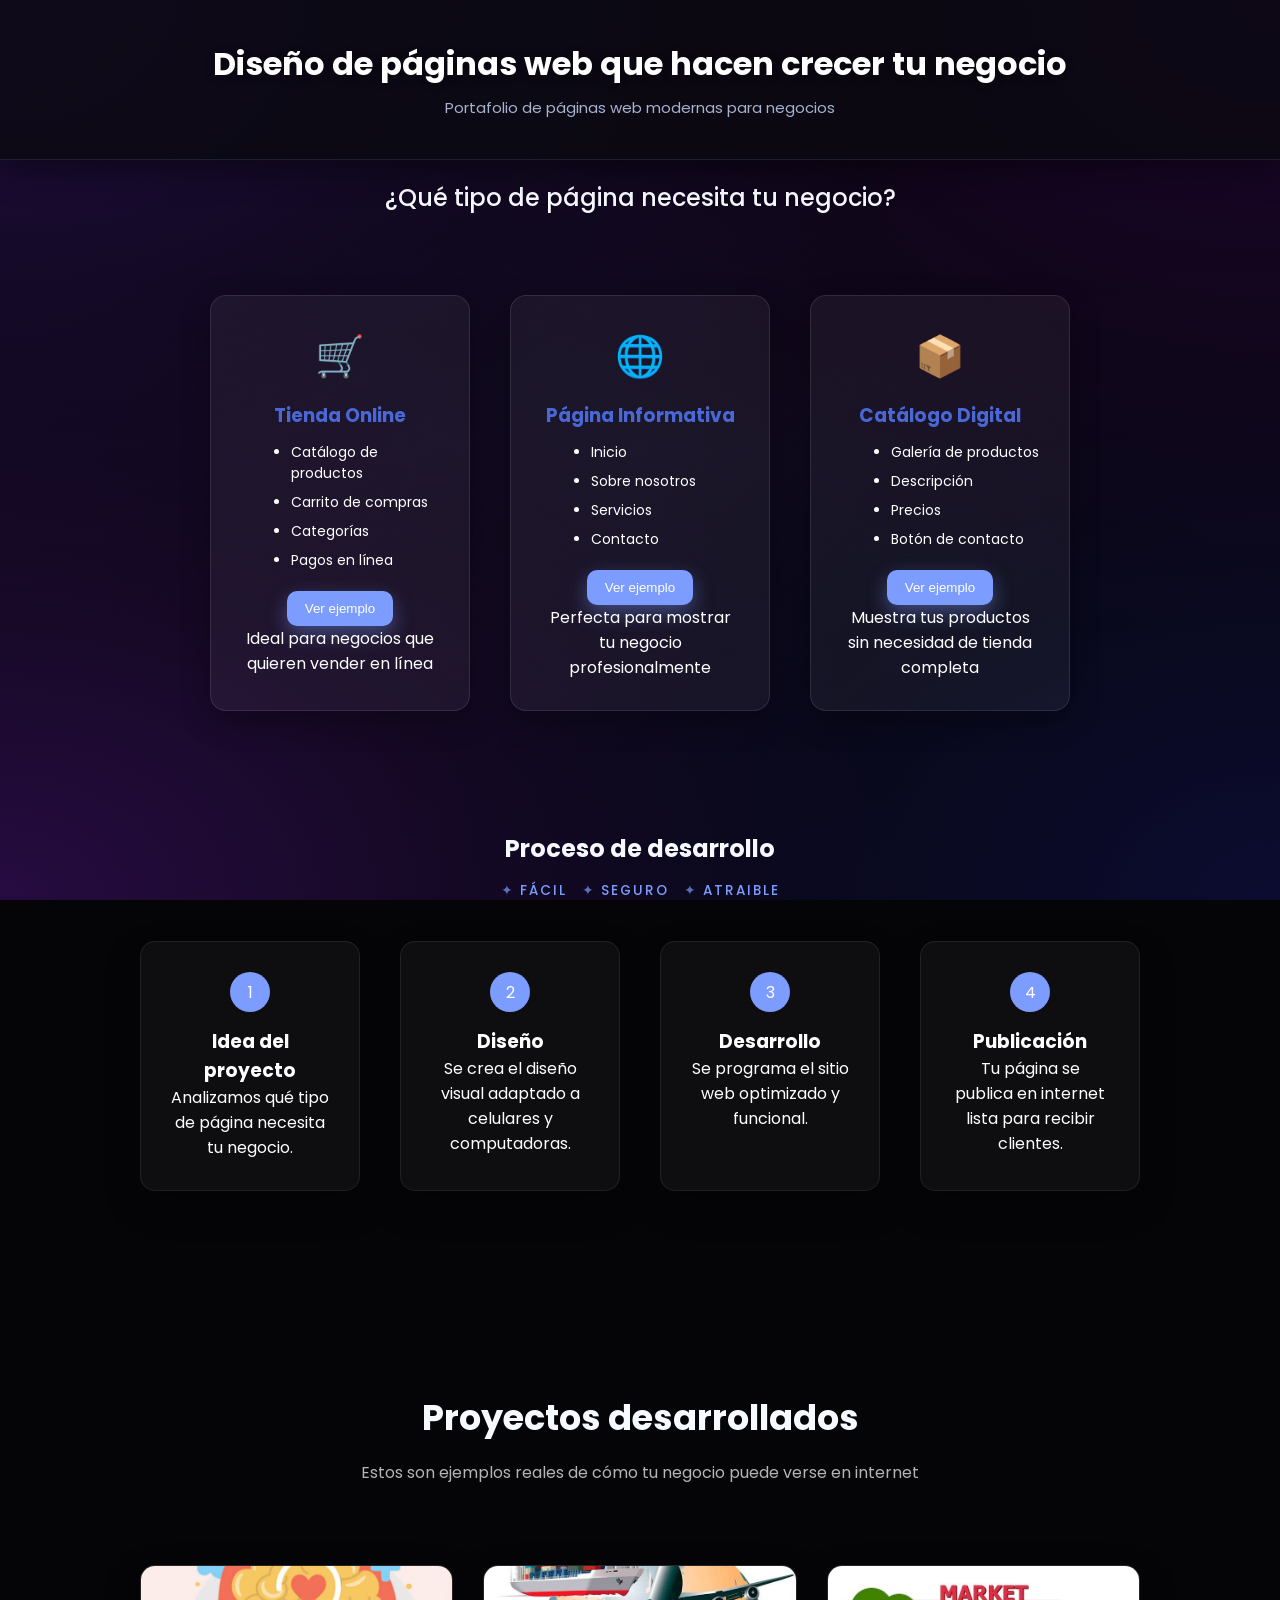
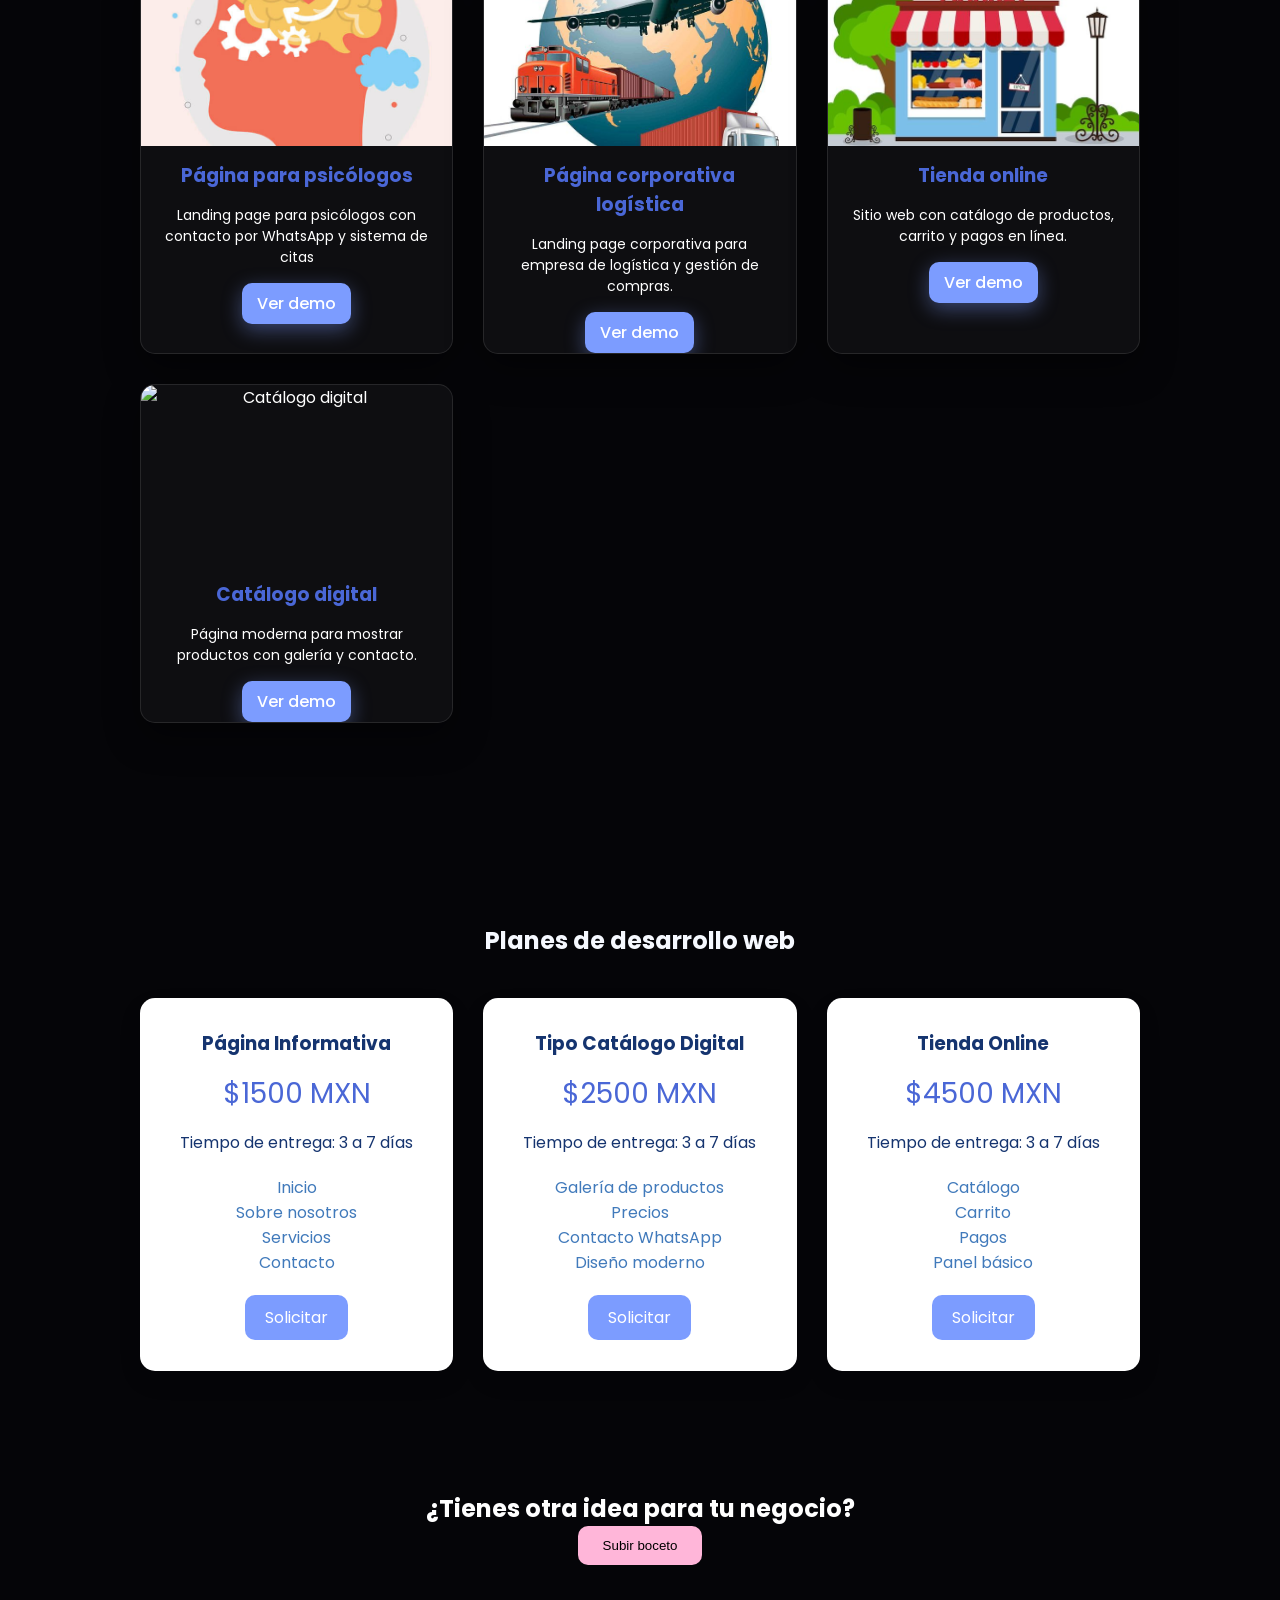
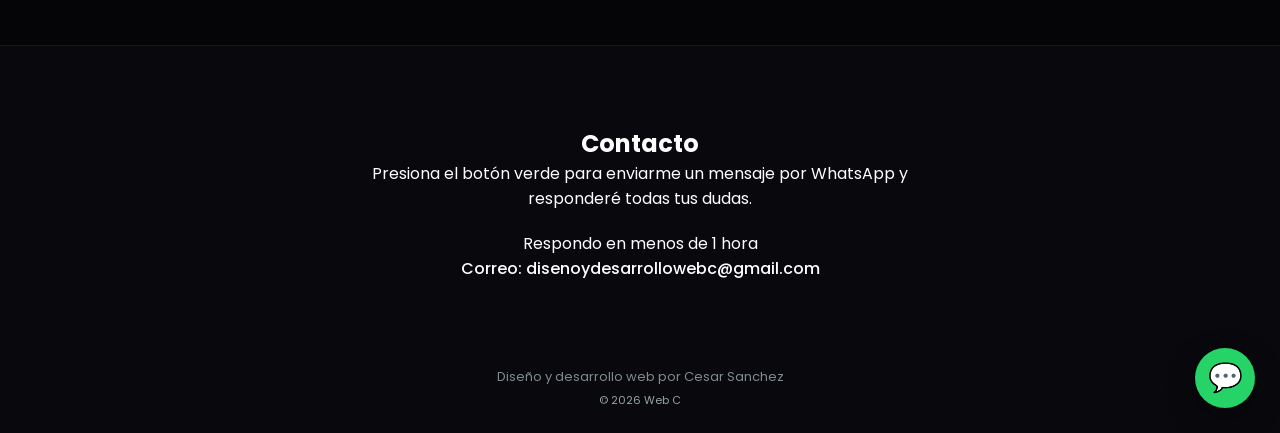
==== commit 53c6f66b: "Update index.html" ====
--- a/index.html
+++ b/index.html
@@ -84,7 +84,7 @@
     <div class="palabras-clave">
     <span>Fácil</span>
     <span>Seguro</span>
-    <span>Inteligente</span>
+    <span>Atraible</span>
 </div>
 
 <div class="pasos">
@@ -174,7 +174,7 @@
 </div>
 
 <div class="plan">
-<h3>Catálogo Digital</h3>
+<h3>Tipo Catálogo Digital</h3>
 <p class="precio">$2500 MXN</p>
 <p class="nota-precio">Tiempo de entrega: 3 a 7 días</p>
 <ul>
@@ -272,4 +272,4 @@
 <script src="script.js"></script>
 
 </body>
-</html>+</html>
